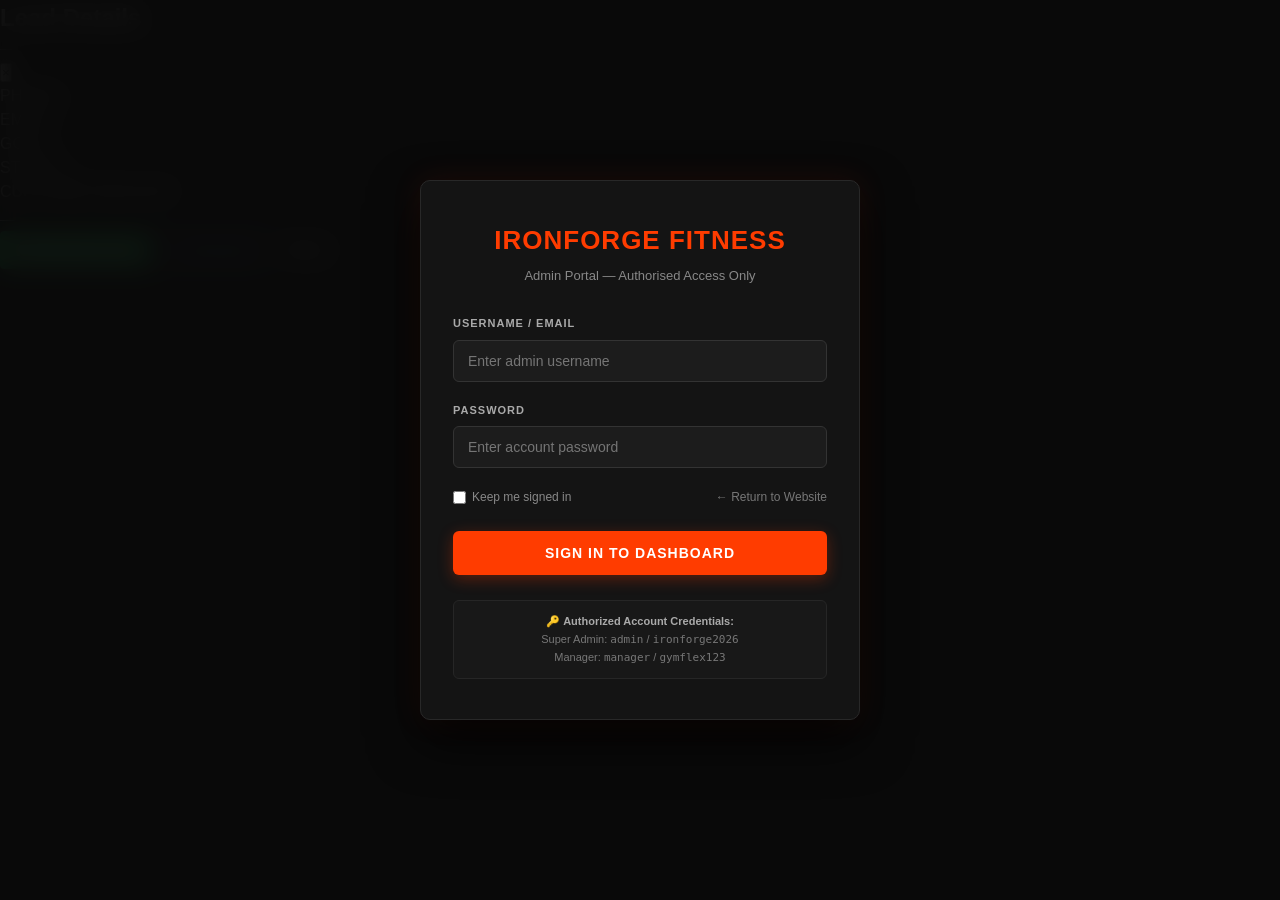
==== dashboard.html @ cfe64999 "Initial commit" ====
<!DOCTYPE html>
<html lang="en">

<head>

    <meta charset="UTF-8">

    <meta
        name="viewport"
        content="width=device-width, initial-scale=1.0"
    >

    <title>Gym Admin Dashboard</title>

    <script src="config.js"></script>

    <style>

        * {
            margin: 0;
            padding: 0;
            box-sizing: border-box;
        }

        :root {
            --accent: #ff3c00;
            --accent-dark: #d92f00;
            --bg-dark: #0b0b0b;
            --panel-bg: #121212;
            --border-color: #222222;
            --text-color: #eeeeee;
            --muted-color: #777777;
        }

        body {
            font-family: 'Segoe UI', Tahoma, Geneva, Verdana, sans-serif;
            background: var(--bg-dark);
            color: var(--text-color);
            line-height: 1.5;
        }

        /* ========================= */
        /* SIDEBAR */
        /* ========================= */

        .sidebar {
            position: fixed;
            left: 0;
            top: 0;
            width: 240px;
            height: 100vh;
            background: #111;
            border-right: 1px solid var(--border-color);
            padding: 30px 20px;
            z-index: 10;
        }

        .logo {
            font-size: 22px;
            font-weight: 900;
            margin-bottom: 40px;
            letter-spacing: 1px;
        }

        .logo span {
            color: var(--accent);
        }

        .sidebar-label {
            color: #666;
            font-size: 10px;
            font-weight: 800;
            letter-spacing: 2px;
            margin-bottom: 15px;
        }

        .sidebar-link {
            display: flex;
            align-items: center;
            gap: 10px;
            padding: 12px 15px;
            margin-bottom: 8px;
            color: #aaa;
            text-decoration: none;
            font-size: 14px;
            font-weight: 600;
            border-radius: 4px;
            transition: 0.3s ease;
        }

        .sidebar-link:hover,
        .sidebar-link.active {
            background: #1d1d1d;
            color: white;
            border-left: 3px solid var(--accent);
        }


        /* ========================= */
        /* MAIN */
        /* ========================= */

        .main {
            margin-left: 240px;
            padding: 40px;
        }

        .topbar {
            display: flex;
            justify-content: space-between;
            align-items: center;
            margin-bottom: 30px;
            flex-wrap: wrap;
            gap: 15px;
        }

        .topbar h1 {
            font-size: 28px;
            font-weight: 800;
        }

        .topbar p {
            color: var(--muted-color);
            margin-top: 4px;
            font-size: 14px;
        }

        .topbar-actions {
            display: flex;
            align-items: center;
            gap: 12px;
        }

        .sync-badge {
            display: inline-flex;
            align-items: center;
            gap: 8px;
            padding: 8px 14px;
            background: #151515;
            border: 1px solid #292929;
            color: #aaa;
            font-size: 12px;
            font-weight: 700;
            border-radius: 4px;
        }

        .status-dot {
            width: 8px;
            height: 8px;
            border-radius: 50%;
            background: #25d366;
            display: inline-block;
        }

        .status-dot.offline {
            background: #ffaa00;
        }


        /* ========================= */
        /* BUTTONS */
        /* ========================= */

        .btn {
            display: inline-flex;
            align-items: center;
            justify-content: center;
            gap: 6px;
            padding: 9px 16px;
            border: 1px solid var(--border-color);
            background: #181818;
            color: white;
            font-size: 12px;
            font-weight: 700;
            letter-spacing: 0.5px;
            cursor: pointer;
            border-radius: 4px;
            transition: 0.3s ease;
        }

        .btn:hover {
            border-color: var(--accent);
            color: var(--accent);
        }

        .btn-primary {
            background: var(--accent);
            border-color: var(--accent);
            color: white;
        }

        .btn-primary:hover {
            background: var(--accent-dark);
            border-color: var(--accent-dark);
            color: white;
        }


        /* ========================= */
        /* STAT CARDS */
        /* ========================= */

        .stats-grid {
            display: grid;
            grid-template-columns: repeat(4, 1fr);
            gap: 20px;
            margin-bottom: 30px;
        }

        .stat-card {
            background: var(--panel-bg);
            border: 1px solid var(--border-color);
            padding: 22px;
            border-radius: 6px;
            transition: 0.3s ease;
        }

        .stat-card:hover {
            transform: translateY(-3px);
            border-color: var(--accent);
        }

        .stat-label {
            color: var(--muted-color);
            font-size: 10px;
            font-weight: 800;
            letter-spacing: 1.5px;
        }

        .stat-number {
            display: block;
            font-size: 32px;
            font-weight: 800;
            margin-top: 10px;
            color: white;
        }

        .stat-accent {
            color: var(--accent);
        }


        /* ========================= */
        /* DASHBOARD GRID */
        /* ========================= */

        .dashboard-grid {
            display: grid;
            grid-template-columns: 1.5fr 1fr;
            gap: 25px;
            margin-bottom: 30px;
        }

        .panel {
            background: var(--panel-bg);
            border: 1px solid var(--border-color);
            padding: 25px;
            border-radius: 6px;
        }

        .panel-header {
            display: flex;
            justify-content: space-between;
            align-items: center;
            margin-bottom: 20px;
        }

        .panel-header h2 {
            font-size: 18px;
            font-weight: 700;
        }

        .panel-header span {
            color: #666;
            font-size: 11px;
            font-weight: 700;
        }


        /* ========================= */
        /* GOAL CARDS */
        /* ========================= */

        .goal-item {
            margin-bottom: 18px;
        }

        .goal-top {
            display: flex;
            justify-content: space-between;
            margin-bottom: 6px;
        }

        .goal-name {
            color: #bbb;
            font-size: 13px;
            font-weight: 600;
        }

        .goal-count {
            color: var(--accent);
            font-size: 12px;
            font-weight: 700;
        }

        .goal-bar {
            width: 100%;
            height: 6px;
            background: #222;
            overflow: hidden;
            border-radius: 3px;
        }

        .goal-progress {
            height: 100%;
            background: var(--accent);
            width: 0%;
            transition: width 0.8s ease;
            border-radius: 3px;
        }


        /* ========================= */
        /* SEARCH & FILTERS BAR */
        /* ========================= */

        .controls-bar {
            display: flex;
            gap: 15px;
            margin-bottom: 20px;
            flex-wrap: wrap;
            align-items: center;
        }

        .search-box {
            flex: 1;
            min-width: 220px;
            position: relative;
        }

        .search-box input {
            width: 100%;
            background: #181818;
            border: 1px solid #333;
            color: white;
            padding: 10px 14px;
            font-size: 13px;
            border-radius: 4px;
            outline: none;
            transition: 0.3s;
        }

        .search-box input:focus {
            border-color: var(--accent);
        }

        .filter-select {
            background: #181818;
            border: 1px solid #333;
            color: white;
            padding: 10px 14px;
            font-size: 13px;
            border-radius: 4px;
            outline: none;
            cursor: pointer;
        }

        .filter-select:focus {
            border-color: var(--accent);
        }


        /* ========================= */
        /* LEAD TABLE */
        /* ========================= */

        .table-container {
            overflow-x: auto;
        }

        table {
            width: 100%;
            border-collapse: collapse;
            min-width: 850px;
        }

        th {
            text-align: left;
            color: #777;
            font-size: 11px;
            font-weight: 800;
            letter-spacing: 1px;
            padding: 14px 12px;
            border-bottom: 1px solid #292929;
        }

        td {
            padding: 14px 12px;
            color: #ccc;
            font-size: 13px;
            border-bottom: 1px solid #1e1e1e;
            vertical-align: middle;
        }

        tr:hover td {
            background: #161616;
        }

        .lead-name {
            color: white;
            font-weight: 700;
        }

        .goal-tag {
            display: inline-block;
            padding: 4px 8px;
            background: rgba(255, 60, 0, 0.15);
            color: var(--accent);
            font-size: 11px;
            font-weight: 700;
            border-radius: 3px;
            border: 1px solid rgba(255, 60, 0, 0.3);
        }

        .status-select {
            background: #1a1a1a;
            color: white;
            border: 1px solid #333;
            padding: 4px 8px;
            font-size: 11px;
            font-weight: 700;
            border-radius: 4px;
            cursor: pointer;
        }

        .status-select.new { color: #ffaa00; border-color: #ffaa00; }
        .status-select.contacted { color: #3b82f6; border-color: #3b82f6; }
        .status-select.scheduled { color: #a855f7; border-color: #a855f7; }
        .status-select.converted { color: #22c55e; border-color: #22c55e; }
        .status-select.closed { color: #6b7280; border-color: #6b7280; }

        .action-btns {
            display: flex;
            gap: 8px;
            align-items: center;
        }

        .action-btn {
            display: inline-flex;
            align-items: center;
            justify-content: center;
            width: 32px;
            height: 32px;
            border-radius: 4px;
            background: #1f1f1f;
            color: #ccc;
            text-decoration: none;
            font-size: 14px;
            transition: 0.2s ease;
            border: 1px solid #333;
        }

        .action-btn:hover {
            transform: scale(1.1);
        }

        .action-btn.wa:hover {
            background: #25d366;
            color: white;
            border-color: #25d366;
        }

        .action-btn.phone:hover {
            background: #3b82f6;
            color: white;
            border-color: #3b82f6;
        }

        .action-btn.delete:hover {
            background: var(--accent);
            color: white;
            border-color: var(--accent);
        }


        /* ========================= */
        /* EMPTY STATE */
        /* ========================= */

        .empty-state {
            text-align: center;
            padding: 60px 20px;
            color: #555;
        }

        .empty-state strong {
            display: block;
            color: #888;
            font-size: 16px;
            margin-bottom: 8px;
        }


        /* ========================= */
        /* MOBILE */
        /* ========================= */

        @media (max-width: 1000px) {
            .stats-grid {
                grid-template-columns: 1fr 1fr;
            }
            .dashboard-grid {
                grid-template-columns: 1fr;
            }
        }

        @media (max-width: 700px) {
            .sidebar {
                position: relative;
                width: 100%;
                height: auto;
                border-right: none;
                border-bottom: 1px solid var(--border-color);
                padding: 20px;
            }
            .logo {
                margin-bottom: 20px;
            }
            .stats-grid {
                grid-template-columns: 1fr 1fr;
                gap: 12px;
            }
        }

        /* ========================= */
        /* LOGIN SCREEN & AUTH STYLES */
        /* ========================= */

        .login-screen {
            position: fixed;
            top: 0;
            left: 0;
            width: 100vw;
            height: 100vh;
            background: rgba(10, 10, 10, 0.95);
            backdrop-filter: blur(12px);
            display: flex;
            align-items: center;
            justify-content: center;
            z-index: 9999;
            padding: 20px;
        }

        .login-card {
            background: #141414;
            border: 1px solid #282828;
            border-radius: 10px;
            width: 100%;
            max-width: 440px;
            padding: 40px 32px;
            box-shadow: 0 20px 50px rgba(0, 0, 0, 0.8), 0 0 30px rgba(255, 60, 0, 0.1);
        }

        .login-header {
            text-align: center;
            margin-bottom: 30px;
        }

        .login-logo {
            font-size: 26px;
            font-weight: 900;
            letter-spacing: 1px;
            margin-bottom: 6px;
        }

        .login-logo span {
            color: var(--accent);
        }

        .login-subtitle {
            color: #888;
            font-size: 13px;
        }

        .login-form-group {
            margin-bottom: 20px;
        }

        .login-form-group label {
            display: block;
            color: #aaa;
            font-size: 11px;
            font-weight: 800;
            letter-spacing: 1px;
            margin-bottom: 8px;
        }

        .login-input {
            width: 100%;
            background: #1c1c1c;
            border: 1px solid #333;
            color: white;
            padding: 12px 14px;
            font-size: 14px;
            border-radius: 6px;
            outline: none;
            transition: border-color 0.3s ease;
        }

        .login-input:focus {
            border-color: var(--accent);
            box-shadow: 0 0 8px rgba(255, 60, 0, 0.3);
        }

        .login-options {
            display: flex;
            align-items: center;
            justify-content: space-between;
            margin-bottom: 25px;
            font-size: 12px;
            color: #888;
        }

        .login-remember {
            display: flex;
            align-items: center;
            gap: 6px;
            cursor: pointer;
        }

        .login-remember input {
            accent-color: var(--accent);
            cursor: pointer;
        }

        .login-btn-submit {
            width: 100%;
            padding: 14px;
            background: var(--accent);
            border: none;
            color: white;
            font-size: 14px;
            font-weight: 800;
            letter-spacing: 1px;
            border-radius: 6px;
            cursor: pointer;
            transition: 0.3s ease;
            box-shadow: 0 4px 15px rgba(255, 60, 0, 0.3);
        }

        .login-btn-submit:hover {
            background: var(--accent-dark);
            transform: translateY(-2px);
            box-shadow: 0 6px 20px rgba(255, 60, 0, 0.4);
        }

        .login-error {
            background: rgba(255, 60, 0, 0.15);
            border: 1px solid rgba(255, 60, 0, 0.4);
            color: #ff6b4a;
            padding: 10px 14px;
            border-radius: 6px;
            font-size: 12px;
            font-weight: 600;
            margin-bottom: 20px;
            display: none;
            text-align: center;
        }

        .login-hint-box {
            margin-top: 25px;
            padding: 12px;
            background: #181818;
            border: 1px solid #262626;
            border-radius: 6px;
            font-size: 11px;
            color: #777;
            text-align: center;
            line-height: 1.6;
        }

        .login-hint-box strong {
            color: #aaa;
        }

        .user-badge {
            display: inline-flex;
            align-items: center;
            gap: 6px;
            padding: 6px 12px;
            background: #1a1a1a;
            border: 1px solid #333;
            border-radius: 4px;
            font-size: 12px;
            color: #ccc;
        }

        .user-badge-icon {
            font-size: 14px;
        }

        .user-badge-name {
            color: var(--accent);
            font-weight: 700;
        }

    </style>

</head>


<body>

    <!-- ADMIN LOGIN SCREEN (Displayed when unauthenticated) -->
    <div class="login-screen" id="loginScreen">
        <div class="login-card">
            <div class="login-header">
                <div class="login-logo">
                    <span id="loginLogoName">IRONFORGE</span><span id="loginLogoSuffix">.</span>
                </div>
                <p class="login-subtitle">Admin Portal — Authorised Access Only</p>
            </div>

            <div class="login-error" id="loginError">
                Invalid username or password. Please try again.
            </div>

            <form id="adminLoginForm" onsubmit="handleAdminLogin(event)">
                <div class="login-form-group">
                    <label for="loginUsername">USERNAME / EMAIL</label>
                    <input type="text" id="loginUsername" class="login-input" placeholder="Enter admin username" required autocomplete="username">
                </div>

                <div class="login-form-group">
                    <label for="loginPassword">PASSWORD</label>
                    <input type="password" id="loginPassword" class="login-input" placeholder="Enter account password" required autocomplete="current-password">
                </div>

                <div class="login-options">
                    <label class="login-remember">
                        <input type="checkbox" id="rememberMe">
                        Keep me signed in
                    </label>
                    <a href="index.html" style="color:#777; text-decoration:none;">← Return to Website</a>
                </div>

                <button type="submit" class="login-btn-submit">
                    SIGN IN TO DASHBOARD
                </button>
            </form>

            <div class="login-hint-box">
                🔑 <strong>Authorized Account Credentials:</strong><br>
                Super Admin: <code>admin</code> / <code>ironforge2026</code><br>
                Manager: <code>manager</code> / <code>gymflex123</code>
            </div>
        </div>
    </div>

    <!-- SIDEBAR -->
    <aside class="sidebar">

        <div class="logo">
            <span id="dashLogoName">IRONFORGE</span><span id="dashLogoSuffix">.</span>
        </div>

        <div class="sidebar-label">ADMIN PANEL</div>

        <div class="sidebar-links">

            <a href="#dashboard" class="sidebar-link active">
                📊 Dashboard
            </a>

            <a href="index.html" class="sidebar-link">
                🌐 View Website
            </a>

            <button onclick="logoutAdmin()" class="sidebar-link" style="background:transparent; border:none; width:100%; text-align:left; cursor:pointer; color:#ff6b4a; margin-top:20px;">
                🔒 Sign Out
            </button>

        </div>

    </aside>


    <!-- MAIN CONTENT -->
    <main class="main">

        <!-- TOPBAR -->
        <div class="topbar">

            <div>
                <h1 id="dashTitle">Admin Dashboard</h1>
                <p>Manage member enquiries, track lead status & sync with Google Sheets.</p>
            </div>

            <div class="topbar-actions">

                <div class="user-badge" id="userBadge">
                    <span class="user-badge-icon">👤</span>
                    <span id="loggedInUserDisplay">Admin</span>
                </div>

                <div class="sync-badge" id="syncBadge">
                    <span class="status-dot" id="syncDot"></span>
                    <span id="syncText">Checking Sync...</span>
                </div>

                <button class="btn btn-primary" onclick="syncGoogleSheets()">
                    🔄 Sync Sheets
                </button>

                <button class="btn" onclick="exportLeadsCSV()">
                    📥 Export CSV
                </button>

                <button class="btn" onclick="logoutAdmin()" style="color:#ff6b4a; border-color:rgba(255, 60, 0, 0.4);" title="Log out of Dashboard">
                    🔒 Logout
                </button>

            </div>

        </div>


        <!-- STATISTICS -->
        <div class="stats-grid">

            <div class="stat-card">
                <span class="stat-label">TOTAL LEADS</span>
                <strong class="stat-number" id="totalLeads">0</strong>
            </div>

            <div class="stat-card">
                <span class="stat-label">TODAY'S LEADS</span>
                <strong class="stat-number stat-accent" id="todayLeads">0</strong>
            </div>

            <div class="stat-card">
                <span class="stat-label">TOP GOAL</span>
                <strong class="stat-number" id="topGoal">—</strong>
            </div>

            <div class="stat-card">
                <span class="stat-label">CONVERTED LEADS</span>
                <strong class="stat-number" id="convertedCount">0</strong>
            </div>

        </div>


        <!-- DASHBOARD GRID -->
        <div class="dashboard-grid">

            <!-- GOALS BREAKDOWN -->
            <section class="panel">

                <div class="panel-header">
                    <h2>Fitness Goals Breakdown</h2>
                    <span>DEMAND BY GOAL</span>
                </div>

                <div class="goal-item">
                    <div class="goal-top">
                        <span class="goal-name">Weight Loss</span>
                        <span class="goal-count" id="weightCount">0</span>
                    </div>
                    <div class="goal-bar"><div class="goal-progress" id="weightBar"></div></div>
                </div>

                <div class="goal-item">
                    <div class="goal-top">
                        <span class="goal-name">Muscle Gain</span>
                        <span class="goal-count" id="muscleCount">0</span>
                    </div>
                    <div class="goal-bar"><div class="goal-progress" id="muscleBar"></div></div>
                </div>

                <div class="goal-item">
                    <div class="goal-top">
                        <span class="goal-name">Strength Training</span>
                        <span class="goal-count" id="strengthCount">0</span>
                    </div>
                    <div class="goal-bar"><div class="goal-progress" id="strengthBar"></div></div>
                </div>

                <div class="goal-item">
                    <div class="goal-top">
                        <span class="goal-name">General Fitness</span>
                        <span class="goal-count" id="fitnessCount">0</span>
                    </div>
                    <div class="goal-bar"><div class="goal-progress" id="fitnessBar"></div></div>
                </div>

                <div class="goal-item">
                    <div class="goal-top">
                        <span class="goal-name">Personal Training</span>
                        <span class="goal-count" id="personalCount">0</span>
                    </div>
                    <div class="goal-bar"><div class="goal-progress" id="personalBar"></div></div>
                </div>

            </section>


            <!-- QUICK INFOS & BACKEND STATUS -->
            <section class="panel">

                <div class="panel-header">
                    <h2>Workflow & Sync Status</h2>
                    <span>INTEGRATION</span>
                </div>

                <p style="color:#aaa; font-size:13px; line-height:1.7;">
                    <strong>Form → Google Sheets → Dashboard</strong>
                </p>
                <p style="color:#888; font-size:13px; line-height:1.7; margin-top:10px;">
                    When visitors submit the contact form on your website:
                </p>
                <ul style="color:#777; font-size:13px; line-height:1.8; margin-left:18px; margin-top:8px;">
                    <li>Data automatically appends to your Google Sheet in real-time.</li>
                    <li>Leads are backed up locally in browser storage.</li>
                    <li>Click <strong>Sync Sheets</strong> anytime to fetch the latest leads across all devices.</li>
                </ul>

                <div style="margin-top:20px; padding:12px; background:#181818; border:1px solid #2a2a2a; border-radius:4px;">
                    <span style="font-size:11px; color:var(--accent); font-weight:800; letter-spacing:1px; display:block; margin-bottom:4px;">GOOGLE SHEET ENDPOINT:</span>
                    <span id="sheetUrlDisplay" style="font-size:11px; color:#aaa; word-break:break-all;">Configured</span>
                </div>

            </section>

        </div>


        <!-- LEADS MANAGEMENT PANEL -->
        <section class="panel">

            <div class="panel-header">
                <h2>Enquiries & Leads</h2>

                <button class="btn" onclick="clearAllLeads()" style="color:#ff3c00; border-color:#ff3c00;">
                    🗑️ Clear All
                </button>
            </div>

            <!-- CONTROLS BAR -->
            <div class="controls-bar">

                <div class="search-box">
                    <input type="text" id="searchInput" placeholder="Search by name, email, or phone..." onkeyup="renderLeadsTable()">
                </div>

                <select id="goalFilter" class="filter-select" onchange="renderLeadsTable()">
                    <option value="ALL">All Fitness Goals</option>
                    <option value="Weight Loss">Weight Loss</option>
                    <option value="Muscle Gain">Muscle Gain</option>
                    <option value="Strength Training">Strength Training</option>
                    <option value="General Fitness">General Fitness</option>
                    <option value="Personal Training">Personal Training</option>
                    <option value="Other">Other</option>
                </select>

                <select id="statusFilter" class="filter-select" onchange="renderLeadsTable()">
                    <option value="ALL">All Statuses</option>
                    <option value="New">New</option>
                    <option value="Contacted">Contacted</option>
                    <option value="Trial Scheduled">Trial Scheduled</option>
                    <option value="Converted">Converted</option>
                    <option value="Closed">Closed</option>
                </select>

            </div>

            <!-- TABLE CONTAINER -->
            <div id="leadContent" class="table-container"></div>

        </section>

    </main>

    <!-- LEAD DETAIL MODAL -->
    <div class="modal-overlay" id="leadModal">
        <div class="modal-card">
            <div class="modal-header">
                <div>
                    <h2 id="modalLeadName">Lead Details</h2>
                    <span style="font-size:12px; color:#888;" id="modalLeadDate">—</span>
                </div>
                <button class="modal-close" onclick="closeLeadModal()">×</button>
            </div>
            
            <div class="modal-body-grid">
                <div class="modal-info-item">
                    <label>PHONE</label>
                    <span id="modalLeadPhone">—</span>
                </div>
                <div class="modal-info-item">
                    <label>EMAIL</label>
                    <span id="modalLeadEmail">—</span>
                </div>
                <div class="modal-info-item">
                    <label>GOAL</label>
                    <span id="modalLeadGoal">—</span>
                </div>
                <div class="modal-info-item">
                    <label>STATUS</label>
                    <span id="modalLeadStatus">—</span>
                </div>
                <div class="modal-info-item modal-full-width">
                    <label>CUSTOMER MESSAGE</label>
                    <p style="font-size:0.9rem; color:#ccc; margin-top:5px; line-height:1.5;" id="modalLeadMessage">—</p>
                </div>
            </div>

            <div class="modal-actions">
                <a id="modalWaBtn" href="#" target="_blank" rel="noopener" class="btn btn-primary" style="background:#25d366; border-color:#25d366;">
                    💬 WhatsApp Lead
                </a>
                <a id="modalCallBtn" href="#" class="btn" style="border-color:#3b82f6; color:#3b82f6;">
                    📞 Call Lead
                </a>
                <button class="btn" onclick="closeLeadModal()">
                    Close
                </button>
            </div>
        </div>
    </div>


    <script>


        /* ================================================= */
        /* SETUP BRANDING & CONFIG */
        /* ================================================= */

        const storageKey = (typeof gymConfig !== "undefined" && gymConfig.storageKey) ? gymConfig.storageKey : "ironforgeGymEnquiries";
        const googleSheetUrl = (typeof gymConfig !== "undefined" && gymConfig.googleSheetUrl) ? gymConfig.googleSheetUrl : "";

        if (typeof gymConfig !== "undefined") {
            if (gymConfig.gymName) document.getElementById("dashLogoName").textContent = gymConfig.gymName;
            if (gymConfig.brandSuffix) document.getElementById("dashLogoSuffix").textContent = gymConfig.brandSuffix;
            if (gymConfig.gymName) document.title = gymConfig.gymName + " Admin Dashboard";
            if (gymConfig.accentColor) document.documentElement.style.setProperty("--accent", gymConfig.accentColor);
            
            const urlDisplay = document.getElementById("sheetUrlDisplay");
            if (urlDisplay && googleSheetUrl) {
                urlDisplay.textContent = googleSheetUrl.substring(0, 45) + "...";
            }
        }


        /* ================================================= */
        /* LOAD LEADS FROM LOCALSTORAGE */
        /* ================================================= */

        function getStoredLeads() {
            try {
                return JSON.parse(localStorage.getItem(storageKey)) || [];
            } catch (err) {
                return [];
            }
        }

        function saveStoredLeads(leads) {
            localStorage.setItem(storageKey, JSON.stringify(leads));
        }

        let allLeads = getStoredLeads();


        /* ================================================= */
        /* SYNC FROM GOOGLE SHEETS */
        /* ================================================= */

        async function syncGoogleSheets() {
            const syncDot = document.getElementById("syncDot");
            const syncText = document.getElementById("syncText");

            if (!googleSheetUrl) {
                if (syncDot) syncDot.className = "status-dot offline";
                if (syncText) syncText.textContent = "Local Mode (No Sheet URL)";
                return;
            }

            if (syncText) syncText.textContent = "Syncing with Google Sheets...";

            try {
                const response = await fetch(googleSheetUrl, { method: "GET" });
                const result = await response.json();

                if (result && result.result === "success" && Array.isArray(result.data)) {
                    // Merge Google Sheets data with existing local leads
                    const sheetLeads = result.data;
                    
                    // Update allLeads
                    if (sheetLeads.length > 0) {
                        allLeads = sheetLeads.map(lead => ({
                            name: lead.name || "—",
                            email: lead.email || "—",
                            phone: lead.phone || "—",
                            goal: lead.goal || "Not selected",
                            message: lead.message || "—",
                            date: lead.date || new Date().toLocaleString(),
                            status: lead.status || "New"
                        }));

                        saveStoredLeads(allLeads);
                    }

                    if (syncDot) syncDot.className = "status-dot";
                    if (syncText) syncText.textContent = `Synced (${allLeads.length} leads)`;
                } else {
                    if (syncDot) syncDot.className = "status-dot offline";
                    if (syncText) syncText.textContent = "Local Storage Mode";
                }
            } catch (error) {
                console.warn("Could not fetch from Google Sheets:", error);
                if (syncDot) syncDot.className = "status-dot offline";
                if (syncText) syncText.textContent = "Local Storage (Sync Error)";
            }

            loadDashboard();
        }


        /* ================================================= */
        /* LOAD DASHBOARD */
        /* ================================================= */

        function loadDashboard() {
            allLeads = getStoredLeads();

            /* STATS */
            document.getElementById("totalLeads").textContent = allLeads.length;

            const todayStr = new Date().toLocaleDateString();
            const todayCount = allLeads.filter(lead => {
                try {
                    return new Date(lead.date).toLocaleDateString() === todayStr;
                } catch (e) {
                    return false;
                }
            }).length;
            document.getElementById("todayLeads").textContent = todayCount;

            const convertedCount = allLeads.filter(lead => (lead.status || "").toLowerCase() === "converted").length;
            document.getElementById("convertedCount").textContent = convertedCount;

            /* GOAL BREAKDOWN */
            const goals = {
                "Weight Loss": 0,
                "Muscle Gain": 0,
                "Strength Training": 0,
                "General Fitness": 0,
                "Personal Training": 0
            };

            allLeads.forEach(lead => {
                if (lead.goal && goals[lead.goal] !== undefined) {
                    goals[lead.goal]++;
                }
            });

            let topGoal = "—";
            let maxCount = -1;
            Object.keys(goals).forEach(g => {
                if (goals[g] > maxCount && goals[g] > 0) {
                    maxCount = goals[g];
                    topGoal = g;
                }
            });
            document.getElementById("topGoal").textContent = topGoal;

            document.getElementById("weightCount").textContent = goals["Weight Loss"];
            document.getElementById("muscleCount").textContent = goals["Muscle Gain"];
            document.getElementById("strengthCount").textContent = goals["Strength Training"];
            document.getElementById("fitnessCount").textContent = goals["General Fitness"];
            document.getElementById("personalCount").textContent = goals["Personal Training"];

            const total = allLeads.length;
            const setBar = (id, count) => {
                const pct = total > 0 ? (count / total) * 100 : 0;
                const bar = document.getElementById(id);
                if (bar) bar.style.width = pct + "%";
            };

            setBar("weightBar", goals["Weight Loss"]);
            setBar("muscleBar", goals["Muscle Gain"]);
            setBar("strengthBar", goals["Strength Training"]);
            setBar("fitnessBar", goals["General Fitness"]);
            setBar("personalBar", goals["Personal Training"]);

            renderLeadsTable();
        }


        /* ================================================= */
        /* RENDER TABLE WITH FILTERS & SEARCH */
        /* ================================================= */

        function renderLeadsTable() {
            const container = document.getElementById("leadContent");
            const searchVal = (document.getElementById("searchInput").value || "").toLowerCase().trim();
            const goalVal = document.getElementById("goalFilter").value;
            const statusVal = document.getElementById("statusFilter").value;

            // Filter leads
            let filtered = allLeads.filter((lead) => {
                // Search filter
                const matchesSearch = !searchVal || 
                    (lead.name || "").toLowerCase().includes(searchVal) ||
                    (lead.email || "").toLowerCase().includes(searchVal) ||
                    (lead.phone || "").toLowerCase().includes(searchVal);

                // Goal filter
                const matchesGoal = (goalVal === "ALL") || (lead.goal === goalVal);

                // Status filter
                const leadStatus = lead.status || "New";
                const matchesStatus = (statusVal === "ALL") || (leadStatus === statusVal);

                return matchesSearch && matchesGoal && matchesStatus;
            });

            if (filtered.length === 0) {
                container.innerHTML = `
                    <div class="empty-state">
                        <strong>No enquiries found</strong>
                        Try adjusting your search query or filters.
                    </div>
                `;
                return;
            }

            let tableHTML = `
                <table>
                    <thead>
                        <tr>
                            <th>NAME</th>
                            <th>PHONE / WHATSAPP</th>
                            <th>EMAIL</th>
                            <th>FITNESS GOAL</th>
                            <th>STATUS</th>
                            <th>MESSAGE</th>
                            <th>DATE</th>
                            <th>ACTIONS</th>
                        </tr>
                    </thead>
                    <tbody>
            `;

            filtered.slice().reverse().forEach((lead, idx) => {
                // Find original index in allLeads array
                const originalIndex = allLeads.indexOf(lead);
                const currentStatus = lead.status || "New";
                const statusClass = currentStatus.toLowerCase().split(' ')[0];

                const cleanPhone = (lead.phone || "").replace(/\D/g, "");
                const waMessage = encodeURIComponent(`Hi ${lead.name || "there"}, thank you for enquiring at ${gymConfig.gymName || "our gym"}! How can we assist with your ${lead.goal || "fitness"} goals?`);
                const waUrl = cleanPhone ? `https://wa.me/${cleanPhone}?text=${waMessage}` : "#";
                const callUrl = cleanPhone ? `tel:${cleanPhone}` : "#";

                tableHTML += `
                    <tr>
                        <td class="lead-name">${escapeHTML(lead.name || "—")}</td>
                        <td>${escapeHTML(lead.phone || "—")}</td>
                        <td>${escapeHTML(lead.email || "—")}</td>
                        <td><span class="goal-tag">${escapeHTML(lead.goal || "Not selected")}</span></td>
                        <td>
                            <select class="status-select ${statusClass}" onchange="updateLeadStatus(${originalIndex}, this.value)">
                                <option value="New" ${currentStatus === "New" ? "selected" : ""}>New</option>
                                <option value="Contacted" ${currentStatus === "Contacted" ? "selected" : ""}>Contacted</option>
                                <option value="Trial Scheduled" ${currentStatus === "Trial Scheduled" ? "selected" : ""}>Trial Scheduled</option>
                                <option value="Converted" ${currentStatus === "Converted" ? "selected" : ""}>Converted</option>
                                <option value="Closed" ${currentStatus === "Closed" ? "selected" : ""}>Closed</option>
                            </select>
                        </td>
                        <td style="max-width:200px; font-size:12px; color:#aaa;">${escapeHTML(lead.message || "—")}</td>
                        <td style="font-size:12px; color:#777;">${escapeHTML(lead.date || "—")}</td>
                        <td>
                            <div class="action-btns">
                                <button class="action-btn" onclick="openLeadModal(${originalIndex})" title="View Lead Details">👁️</button>
                                ${cleanPhone ? `<a href="${waUrl}" target="_blank" rel="noopener" class="action-btn wa" title="Chat on WhatsApp">💬</a>` : ""}
                                ${cleanPhone ? `<a href="${callUrl}" class="action-btn phone" title="Call Lead">📞</a>` : ""}
                                <button class="action-btn delete" onclick="deleteLead(${originalIndex})" title="Delete Lead">🗑️</button>
                            </div>
                        </td>
                    </tr>
                `;
            });


            tableHTML += `
                    </tbody>
                </table>
            `;

            container.innerHTML = tableHTML;
        }


        /* ================================================= */
        /* UPDATE LEAD STATUS */
        /* ================================================= */

        function updateLeadStatus(index, newStatus) {
            if (allLeads[index]) {
                allLeads[index].status = newStatus;
                saveStoredLeads(allLeads);
                loadDashboard();
            }
        }


        /* ================================================= */
        /* DELETE LEAD */
        /* ================================================= */

        function deleteLead(index) {
            if (!confirm("Are you sure you want to delete this lead?")) return;
            allLeads.splice(index, 1);
            saveStoredLeads(allLeads);
            loadDashboard();
        }


        /* ================================================= */
        /* CLEAR ALL LEADS */
        /* ================================================= */

        function clearAllLeads() {
            if (allLeads.length === 0) return;
            if (!confirm("DELETE ALL LEADS? This action cannot be undone.")) return;
            allLeads = [];
            saveStoredLeads(allLeads);
            loadDashboard();
        }


        /* ================================================= */
        /* EXPORT LEADS TO CSV */
        /* ================================================= */

        function exportLeadsCSV() {
            if (allLeads.length === 0) {
                alert("No lead data available to export.");
                return;
            }

            let csvContent = "data:text/csv;charset=utf-8,";
            csvContent += "Name,Email,Phone,Fitness Goal,Status,Message,Date\n";

            allLeads.forEach(lead => {
                const name = `"${(lead.name || '').replace(/"/g, '""')}"`;
                const email = `"${(lead.email || '').replace(/"/g, '""')}"`;
                const phone = `"${(lead.phone || '').replace(/"/g, '""')}"`;
                const goal = `"${(lead.goal || '').replace(/"/g, '""')}"`;
                const status = `"${(lead.status || 'New').replace(/"/g, '""')}"`;
                const message = `"${(lead.message || '').replace(/"/g, '""')}"`;
                const date = `"${(lead.date || '').replace(/"/g, '""')}"`;

                csvContent += `${name},${email},${phone},${goal},${status},${message},${date}\n`;
            });

            const encodedUri = encodeURI(csvContent);
            const link = document.createElement("a");
            link.setAttribute("href", encodedUri);
            link.setAttribute("download", `gym_leads_${new Date().toISOString().slice(0,10)}.csv`);
            document.body.appendChild(link);
            link.click();
            document.body.removeChild(link);
        }


        /* ================================================= */
        /* LEAD DETAIL MODAL HANDLERS */
        /* ================================================= */

        function openLeadModal(index) {
            const lead = allLeads[index];
            if (!lead) return;

            document.getElementById("modalLeadName").textContent = lead.name || "Enquiry Lead";
            document.getElementById("modalLeadDate").textContent = "Received: " + (lead.date || "—");
            document.getElementById("modalLeadPhone").textContent = lead.phone || "—";
            document.getElementById("modalLeadEmail").textContent = lead.email || "—";
            document.getElementById("modalLeadGoal").textContent = lead.goal || "Not selected";
            document.getElementById("modalLeadStatus").textContent = lead.status || "New";
            document.getElementById("modalLeadMessage").textContent = lead.message || "No message provided.";

            const cleanPhone = (lead.phone || "").replace(/\D/g, "");
            const waMsg = encodeURIComponent(`Hi ${lead.name || "there"}, thank you for reaching out to ${typeof gymConfig !== 'undefined' ? gymConfig.gymName : 'our gym'}! We saw your goal is ${lead.goal || 'fitness'}. How can we help you get started?`);
            
            const modalWaBtn = document.getElementById("modalWaBtn");
            const modalCallBtn = document.getElementById("modalCallBtn");

            if (cleanPhone) {
                modalWaBtn.href = `https://wa.me/${cleanPhone}?text=${waMsg}`;
                modalWaBtn.style.display = "inline-flex";
                modalCallBtn.href = `tel:${cleanPhone}`;
                modalCallBtn.style.display = "inline-flex";
            } else {
                modalWaBtn.style.display = "none";
                modalCallBtn.style.display = "none";
            }

            document.getElementById("leadModal").classList.add("active");
        }

        function closeLeadModal() {
            document.getElementById("leadModal").classList.remove("active");
        }



        /* ================================================= */
        /* AUTHENTICATION & ACCESS CONTROL */
        /* ================================================= */

        const sessionKey = (typeof gymConfig !== "undefined" && gymConfig.auth && gymConfig.auth.sessionStorageKey) 
            ? gymConfig.auth.sessionStorageKey 
            : "ironforge_admin_session";

        if (typeof gymConfig !== "undefined") {
            const loginLogoName = document.getElementById("loginLogoName");
            const loginLogoSuffix = document.getElementById("loginLogoSuffix");
            if (loginLogoName && gymConfig.gymName) loginLogoName.textContent = gymConfig.gymName;
            if (loginLogoSuffix && gymConfig.brandSuffix) loginLogoSuffix.textContent = gymConfig.brandSuffix;
        }

        function getAuthSession() {
            try {
                const sessionStr = sessionStorage.getItem(sessionKey) || localStorage.getItem(sessionKey);
                return sessionStr ? JSON.parse(sessionStr) : null;
            } catch (err) {
                return null;
            }
        }

        function checkDashboardAuth() {
            const session = getAuthSession();
            const loginScreen = document.getElementById("loginScreen");
            const sidebar = document.querySelector(".sidebar");
            const main = document.querySelector(".main");

            if (session && session.username) {
                if (loginScreen) loginScreen.style.display = "none";
                if (sidebar) sidebar.style.display = "block";
                if (main) main.style.display = "block";

                const userDisplay = document.getElementById("loggedInUserDisplay");
                if (userDisplay) {
                    userDisplay.textContent = `${session.name || session.username} (${session.role || "Admin"})`;
                }

                syncGoogleSheets();
            } else {
                if (loginScreen) loginScreen.style.display = "flex";
                if (sidebar) sidebar.style.display = "none";
                if (main) main.style.display = "none";
            }
        }

        function handleAdminLogin(event) {
            if (event) event.preventDefault();

            const usernameInput = document.getElementById("loginUsername");
            const passwordInput = document.getElementById("loginPassword");
            const rememberMeInput = document.getElementById("rememberMe");
            const errorBox = document.getElementById("loginError");

            const username = (usernameInput.value || "").trim();
            const password = (passwordInput.value || "").trim();
            const rememberMe = rememberMeInput ? rememberMeInput.checked : false;

            const configuredAccounts = (typeof gymConfig !== "undefined" && gymConfig.auth && Array.isArray(gymConfig.auth.adminAccounts))
                ? gymConfig.auth.adminAccounts
                : [];

            // Find matching authorized account
            const matchedAccount = configuredAccounts.find(acc => 
                acc.username.toLowerCase() === username.toLowerCase() && acc.password === password
            );

            if (matchedAccount) {
                const sessionData = {
                    username: matchedAccount.username,
                    name: matchedAccount.name || matchedAccount.username,
                    role: matchedAccount.role || "Admin",
                    loginTime: new Date().toISOString()
                };

                if (rememberMe) {
                    localStorage.setItem(sessionKey, JSON.stringify(sessionData));
                    sessionStorage.removeItem(sessionKey);
                } else {
                    sessionStorage.setItem(sessionKey, JSON.stringify(sessionData));
                    localStorage.removeItem(sessionKey);
                }

                if (errorBox) errorBox.style.display = "none";
                checkDashboardAuth();
            } else {
                if (errorBox) {
                    errorBox.textContent = "Invalid credentials. Please check your username and password.";
                    errorBox.style.display = "block";
                }
            }
        }

        function logoutAdmin() {
            sessionStorage.removeItem(sessionKey);
            localStorage.removeItem(sessionKey);
            checkDashboardAuth();
        }


        /* ================================================= */
        /* UTILS */
        /* ================================================= */

        function escapeHTML(str) {
            return String(str ?? "")
                .replace(/&/g, "&amp;")
                .replace(/</g, "&lt;")
                .replace(/>/g, "&gt;")
                .replace(/"/g, "&quot;")
                .replace(/'/g, "&#039;");
        }


        /* ================================================= */
        /* INITIALIZE */
        /* ================================================= */

        document.addEventListener("DOMContentLoaded", () => {
            checkDashboardAuth();
        });

    </script>

</body>

</html>
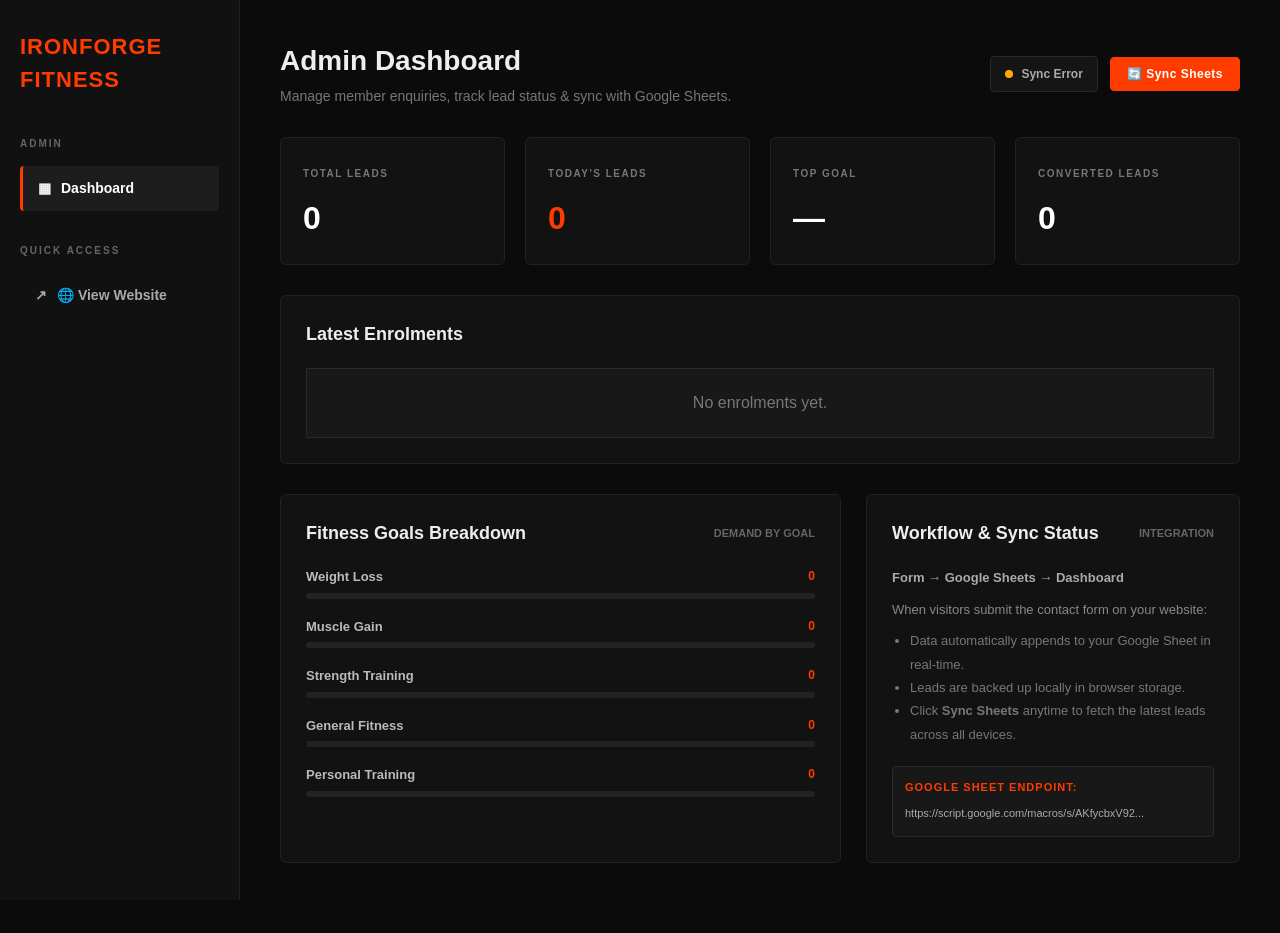
==== commit 6be973a5: "Fix gym enquiry dashboard integration" ====
--- a/dashboard.html
+++ b/dashboard.html
@@ -251,6 +251,48 @@
             margin-bottom: 30px;
         }
 
+        .latest-panel {
+            margin-bottom: 30px;
+        }
+
+        .latest-list {
+            display: grid;
+            gap: 10px;
+        }
+
+        .latest-lead {
+            display: grid;
+            grid-template-columns: minmax(150px, 1fr) minmax(160px, 1fr) minmax(130px, 0.8fr) auto;
+            gap: 16px;
+            align-items: center;
+            padding: 14px 16px;
+            background: #181818;
+            border: 1px solid #292929;
+            border-radius: 4px;
+        }
+
+        .latest-lead strong {
+            display: block;
+            color: #fff;
+            font-size: 14px;
+        }
+
+        .latest-lead span {
+            display: block;
+            margin-top: 3px;
+            color: #999;
+            font-size: 12px;
+            overflow-wrap: anywhere;
+        }
+
+        .latest-empty {
+            padding: 22px;
+            color: #777;
+            text-align: center;
+            background: #181818;
+            border: 1px solid #292929;
+        }
+
         .panel {
             background: var(--panel-bg);
             border: 1px solid var(--border-color);
@@ -320,95 +362,21 @@
         }
 
 
-        /* ========================= */
-        /* SEARCH & FILTERS BAR */
-        /* ========================= */
-
-        .controls-bar {
-            display: flex;
-            gap: 15px;
-            margin-bottom: 20px;
-            flex-wrap: wrap;
+        .avatar-circle {
+            width: 38px;
+            height: 38px;
+            border-radius: 50%;
+            background: linear-gradient(135deg, rgba(255, 60, 0, 0.25), rgba(255, 120, 0, 0.35));
+            color: #ff5500;
+            border: 1px solid rgba(255, 60, 0, 0.5);
+            display: inline-flex;
             align-items: center;
-        }
-
-        .search-box {
-            flex: 1;
-            min-width: 220px;
-            position: relative;
-        }
-
-        .search-box input {
-            width: 100%;
-            background: #181818;
-            border: 1px solid #333;
-            color: white;
-            padding: 10px 14px;
+            justify-content: center;
+            font-weight: 800;
             font-size: 13px;
-            border-radius: 4px;
-            outline: none;
-            transition: 0.3s;
-        }
-
-        .search-box input:focus {
-            border-color: var(--accent);
-        }
-
-        .filter-select {
-            background: #181818;
-            border: 1px solid #333;
-            color: white;
-            padding: 10px 14px;
-            font-size: 13px;
-            border-radius: 4px;
-            outline: none;
-            cursor: pointer;
-        }
-
-        .filter-select:focus {
-            border-color: var(--accent);
-        }
-
-
-        /* ========================= */
-        /* LEAD TABLE */
-        /* ========================= */
-
-        .table-container {
-            overflow-x: auto;
-        }
-
-        table {
-            width: 100%;
-            border-collapse: collapse;
-            min-width: 850px;
-        }
-
-        th {
-            text-align: left;
-            color: #777;
-            font-size: 11px;
-            font-weight: 800;
-            letter-spacing: 1px;
-            padding: 14px 12px;
-            border-bottom: 1px solid #292929;
-        }
-
-        td {
-            padding: 14px 12px;
-            color: #ccc;
-            font-size: 13px;
-            border-bottom: 1px solid #1e1e1e;
-            vertical-align: middle;
-        }
-
-        tr:hover td {
-            background: #161616;
-        }
-
-        .lead-name {
-            color: white;
-            font-weight: 700;
+            letter-spacing: 0.5px;
+            flex-shrink: 0;
+            box-shadow: 0 2px 8px rgba(0,0,0,0.4);
         }
 
         .goal-tag {
@@ -422,6 +390,21 @@
             border: 1px solid rgba(255, 60, 0, 0.3);
         }
 
+        .plan-badge {
+            display: inline-block;
+            padding: 4px 10px;
+            font-size: 11px;
+            font-weight: 800;
+            border-radius: 4px;
+            letter-spacing: 0.5px;
+            text-transform: uppercase;
+        }
+
+        .plan-badge.basic { background: rgba(59, 130, 246, 0.15); color: #3b82f6; border: 1px solid rgba(59, 130, 246, 0.3); }
+        .plan-badge.pro { background: rgba(255, 60, 0, 0.15); color: #ff3c00; border: 1px solid rgba(255, 60, 0, 0.3); }
+        .plan-badge.elite { background: rgba(234, 179, 8, 0.15); color: #eab308; border: 1px solid rgba(234, 179, 8, 0.3); }
+        .plan-badge.general { background: rgba(156, 163, 175, 0.15); color: #9ca3af; border: 1px solid rgba(156, 163, 175, 0.3); }
+
         .status-select {
             background: #1a1a1a;
             color: white;
@@ -438,12 +421,6 @@
         .status-select.scheduled { color: #a855f7; border-color: #a855f7; }
         .status-select.converted { color: #22c55e; border-color: #22c55e; }
         .status-select.closed { color: #6b7280; border-color: #6b7280; }
-
-        .action-btns {
-            display: flex;
-            gap: 8px;
-            align-items: center;
-        }
 
         .action-btn {
             display: inline-flex;
@@ -464,40 +441,146 @@
             transform: scale(1.1);
         }
 
-        .action-btn.wa:hover {
-            background: #25d366;
-            color: white;
-            border-color: #25d366;
-        }
-
-        .action-btn.phone:hover {
-            background: #3b82f6;
-            color: white;
-            border-color: #3b82f6;
-        }
-
-        .action-btn.delete:hover {
+        /* ========================= */
+        /* LEAD DETAIL MODAL */
+        /* ========================= */
+
+        .modal-overlay {
+            position: fixed;
+            inset: 0;
+            z-index: 1000;
+            display: flex;
+            align-items: center;
+            justify-content: center;
+            padding: 24px;
+            background: rgba(0, 0, 0, 0.78);
+            backdrop-filter: blur(10px);
+            opacity: 0;
+            pointer-events: none;
+            transition: opacity 0.25s ease;
+        }
+
+        .modal-overlay.active {
+            opacity: 1;
+            pointer-events: auto;
+        }
+
+        .modal-card {
+            width: min(100%, 620px);
+            max-height: min(720px, calc(100vh - 48px));
+            overflow-y: auto;
+            padding: 28px;
+            background: #151515;
+            border: 1px solid #333;
+            border-top: 3px solid var(--accent);
+            border-radius: 10px;
+            box-shadow: 0 24px 70px rgba(0, 0, 0, 0.65), 0 0 36px rgba(255, 60, 0, 0.12);
+            transform: translateY(16px) scale(0.98);
+            transition: transform 0.25s ease;
+        }
+
+        .modal-overlay.active .modal-card {
+            transform: translateY(0) scale(1);
+        }
+
+        .modal-header {
+            display: flex;
+            align-items: flex-start;
+            justify-content: space-between;
+            gap: 20px;
+            padding-bottom: 20px;
+            margin-bottom: 22px;
+            border-bottom: 1px solid #2a2a2a;
+        }
+
+        .modal-header h2 {
+            margin-bottom: 5px;
+            color: #fff;
+            font-size: 22px;
+            line-height: 1.2;
+        }
+
+        .modal-header span {
+            color: #777 !important;
+            font-size: 12px !important;
+        }
+
+        .modal-close {
+            display: grid;
+            width: 34px;
+            height: 34px;
+            flex: 0 0 34px;
+            place-items: center;
+            border: 1px solid #333;
+            border-radius: 6px;
+            background: #202020;
+            color: #aaa;
+            font-size: 22px;
+            line-height: 1;
+            cursor: pointer;
+            transition: 0.2s ease;
+        }
+
+        .modal-close:hover {
+            border-color: var(--accent);
             background: var(--accent);
-            color: white;
-            border-color: var(--accent);
-        }
-
-
-        /* ========================= */
-        /* EMPTY STATE */
-        /* ========================= */
-
-        .empty-state {
-            text-align: center;
-            padding: 60px 20px;
-            color: #555;
-        }
-
-        .empty-state strong {
+            color: #fff;
+        }
+
+        .modal-body-grid {
+            display: grid;
+            grid-template-columns: repeat(2, minmax(0, 1fr));
+            gap: 12px;
+        }
+
+        .modal-info-item {
+            min-width: 0;
+            padding: 15px;
+            border: 1px solid #292929;
+            border-radius: 7px;
+            background: #1b1b1b;
+        }
+
+        .modal-info-item label {
             display: block;
-            color: #888;
-            font-size: 16px;
-            margin-bottom: 8px;
+            margin-bottom: 6px;
+            color: #777;
+            font-size: 10px;
+            font-weight: 800;
+            letter-spacing: 1.4px;
+        }
+
+        .modal-info-item span {
+            display: block;
+            overflow-wrap: anywhere;
+            color: #f2f2f2;
+            font-size: 14px;
+            font-weight: 600;
+        }
+
+        .modal-full-width {
+            grid-column: 1 / -1;
+        }
+
+        .modal-full-width p {
+            margin-top: 6px !important;
+            color: #c6c6c6 !important;
+            font-size: 14px !important;
+            line-height: 1.65 !important;
+            white-space: pre-wrap;
+        }
+
+        .modal-actions {
+            display: flex;
+            justify-content: flex-end;
+            gap: 10px;
+            margin-top: 24px;
+            padding-top: 20px;
+            border-top: 1px solid #2a2a2a;
+        }
+
+        .modal-actions .btn {
+            min-height: 40px;
         }
 
 
@@ -530,179 +613,37 @@
                 grid-template-columns: 1fr 1fr;
                 gap: 12px;
             }
-        }
-
-        /* ========================= */
-        /* LOGIN SCREEN & AUTH STYLES */
-        /* ========================= */
-
-        .login-screen {
-            position: fixed;
-            top: 0;
-            left: 0;
-            width: 100vw;
-            height: 100vh;
-            background: rgba(10, 10, 10, 0.95);
-            backdrop-filter: blur(12px);
-            display: flex;
-            align-items: center;
-            justify-content: center;
-            z-index: 9999;
-            padding: 20px;
-        }
-
-        .login-card {
-            background: #141414;
-            border: 1px solid #282828;
-            border-radius: 10px;
-            width: 100%;
-            max-width: 440px;
-            padding: 40px 32px;
-            box-shadow: 0 20px 50px rgba(0, 0, 0, 0.8), 0 0 30px rgba(255, 60, 0, 0.1);
-        }
-
-        .login-header {
-            text-align: center;
-            margin-bottom: 30px;
-        }
-
-        .login-logo {
-            font-size: 26px;
-            font-weight: 900;
-            letter-spacing: 1px;
-            margin-bottom: 6px;
-        }
-
-        .login-logo span {
-            color: var(--accent);
-        }
-
-        .login-subtitle {
-            color: #888;
-            font-size: 13px;
-        }
-
-        .login-form-group {
-            margin-bottom: 20px;
-        }
-
-        .login-form-group label {
-            display: block;
-            color: #aaa;
-            font-size: 11px;
-            font-weight: 800;
-            letter-spacing: 1px;
-            margin-bottom: 8px;
-        }
-
-        .login-input {
-            width: 100%;
-            background: #1c1c1c;
-            border: 1px solid #333;
-            color: white;
-            padding: 12px 14px;
-            font-size: 14px;
-            border-radius: 6px;
-            outline: none;
-            transition: border-color 0.3s ease;
-        }
-
-        .login-input:focus {
-            border-color: var(--accent);
-            box-shadow: 0 0 8px rgba(255, 60, 0, 0.3);
-        }
-
-        .login-options {
-            display: flex;
-            align-items: center;
-            justify-content: space-between;
-            margin-bottom: 25px;
-            font-size: 12px;
-            color: #888;
-        }
-
-        .login-remember {
-            display: flex;
-            align-items: center;
-            gap: 6px;
-            cursor: pointer;
-        }
-
-        .login-remember input {
-            accent-color: var(--accent);
-            cursor: pointer;
-        }
-
-        .login-btn-submit {
-            width: 100%;
-            padding: 14px;
-            background: var(--accent);
-            border: none;
-            color: white;
-            font-size: 14px;
-            font-weight: 800;
-            letter-spacing: 1px;
-            border-radius: 6px;
-            cursor: pointer;
-            transition: 0.3s ease;
-            box-shadow: 0 4px 15px rgba(255, 60, 0, 0.3);
-        }
-
-        .login-btn-submit:hover {
-            background: var(--accent-dark);
-            transform: translateY(-2px);
-            box-shadow: 0 6px 20px rgba(255, 60, 0, 0.4);
-        }
-
-        .login-error {
-            background: rgba(255, 60, 0, 0.15);
-            border: 1px solid rgba(255, 60, 0, 0.4);
-            color: #ff6b4a;
-            padding: 10px 14px;
-            border-radius: 6px;
-            font-size: 12px;
-            font-weight: 600;
-            margin-bottom: 20px;
-            display: none;
-            text-align: center;
-        }
-
-        .login-hint-box {
-            margin-top: 25px;
-            padding: 12px;
-            background: #181818;
-            border: 1px solid #262626;
-            border-radius: 6px;
-            font-size: 11px;
-            color: #777;
-            text-align: center;
-            line-height: 1.6;
-        }
-
-        .login-hint-box strong {
-            color: #aaa;
-        }
-
-        .user-badge {
-            display: inline-flex;
-            align-items: center;
-            gap: 6px;
-            padding: 6px 12px;
-            background: #1a1a1a;
-            border: 1px solid #333;
-            border-radius: 4px;
-            font-size: 12px;
-            color: #ccc;
-        }
-
-        .user-badge-icon {
-            font-size: 14px;
-        }
-
-        .user-badge-name {
-            color: var(--accent);
-            font-weight: 700;
-        }
+            .main {
+                padding: 24px 16px;
+            }
+            .latest-lead {
+                grid-template-columns: 1fr 1fr;
+                gap: 10px;
+            }
+            .latest-lead .goal-tag {
+                width: fit-content;
+            }
+            .modal-overlay {
+                padding: 14px;
+            }
+            .modal-card {
+                padding: 22px 18px;
+            }
+            .modal-body-grid {
+                grid-template-columns: 1fr;
+            }
+            .modal-full-width {
+                grid-column: auto;
+            }
+            .modal-actions {
+                flex-wrap: wrap;
+            }
+            .modal-actions .btn {
+                flex: 1 1 140px;
+            }
+        }
+
+
 
     </style>
 
@@ -710,77 +651,27 @@
 
 
 <body>
-
-    <!-- ADMIN LOGIN SCREEN (Displayed when unauthenticated) -->
-    <div class="login-screen" id="loginScreen">
-        <div class="login-card">
-            <div class="login-header">
-                <div class="login-logo">
-                    <span id="loginLogoName">IRONFORGE</span><span id="loginLogoSuffix">.</span>
-                </div>
-                <p class="login-subtitle">Admin Portal — Authorised Access Only</p>
-            </div>
-
-            <div class="login-error" id="loginError">
-                Invalid username or password. Please try again.
-            </div>
-
-            <form id="adminLoginForm" onsubmit="handleAdminLogin(event)">
-                <div class="login-form-group">
-                    <label for="loginUsername">USERNAME / EMAIL</label>
-                    <input type="text" id="loginUsername" class="login-input" placeholder="Enter admin username" required autocomplete="username">
-                </div>
-
-                <div class="login-form-group">
-                    <label for="loginPassword">PASSWORD</label>
-                    <input type="password" id="loginPassword" class="login-input" placeholder="Enter account password" required autocomplete="current-password">
-                </div>
-
-                <div class="login-options">
-                    <label class="login-remember">
-                        <input type="checkbox" id="rememberMe">
-                        Keep me signed in
-                    </label>
-                    <a href="index.html" style="color:#777; text-decoration:none;">← Return to Website</a>
-                </div>
-
-                <button type="submit" class="login-btn-submit">
-                    SIGN IN TO DASHBOARD
-                </button>
-            </form>
-
-            <div class="login-hint-box">
-                🔑 <strong>Authorized Account Credentials:</strong><br>
-                Super Admin: <code>admin</code> / <code>ironforge2026</code><br>
-                Manager: <code>manager</code> / <code>gymflex123</code>
-            </div>
-        </div>
-    </div>
 
     <!-- SIDEBAR -->
     <aside class="sidebar">
 
         <div class="logo">
-            <span id="dashLogoName">IRONFORGE</span><span id="dashLogoSuffix">.</span>
+            <span id="dashLogoName">IRONFORGE</span><span id="dashLogoSuffix"> FITNESS</span>
         </div>
 
-        <div class="sidebar-label">ADMIN PANEL</div>
-
-        <div class="sidebar-links">
-
-            <a href="#dashboard" class="sidebar-link active">
-                📊 Dashboard
-            </a>
+        <div class="sidebar-label">ADMIN</div>
+
+        <a href="#" class="sidebar-link active">
+            <span>▦</span>
+            Dashboard
+        </a>
+
+        <div class="sidebar-label" style="margin-top:32px;">QUICK ACCESS</div>
 
             <a href="index.html" class="sidebar-link">
+                <span>↗</span>
                 🌐 View Website
             </a>
-
-            <button onclick="logoutAdmin()" class="sidebar-link" style="background:transparent; border:none; width:100%; text-align:left; cursor:pointer; color:#ff6b4a; margin-top:20px;">
-                🔒 Sign Out
-            </button>
-
-        </div>
 
     </aside>
 
@@ -798,11 +689,6 @@
 
             <div class="topbar-actions">
 
-                <div class="user-badge" id="userBadge">
-                    <span class="user-badge-icon">👤</span>
-                    <span id="loggedInUserDisplay">Admin</span>
-                </div>
-
                 <div class="sync-badge" id="syncBadge">
                     <span class="status-dot" id="syncDot"></span>
                     <span id="syncText">Checking Sync...</span>
@@ -810,14 +696,6 @@
 
                 <button class="btn btn-primary" onclick="syncGoogleSheets()">
                     🔄 Sync Sheets
-                </button>
-
-                <button class="btn" onclick="exportLeadsCSV()">
-                    📥 Export CSV
-                </button>
-
-                <button class="btn" onclick="logoutAdmin()" style="color:#ff6b4a; border-color:rgba(255, 60, 0, 0.4);" title="Log out of Dashboard">
-                    🔒 Logout
                 </button>
 
             </div>
@@ -849,6 +727,18 @@
             </div>
 
         </div>
+
+
+        <!-- LATEST ENROLMENTS -->
+        <section class="panel latest-panel">
+
+            <div class="panel-header">
+                <h2>Latest Enrolments</h2>
+            </div>
+
+            <div id="latestLeads" class="latest-list"></div>
+
+        </section>
 
 
         <!-- DASHBOARD GRID -->
@@ -935,94 +825,59 @@
         </div>
 
 
-        <!-- LEADS MANAGEMENT PANEL -->
-        <section class="panel">
-
-            <div class="panel-header">
-                <h2>Enquiries & Leads</h2>
-
-                <button class="btn" onclick="clearAllLeads()" style="color:#ff3c00; border-color:#ff3c00;">
-                    🗑️ Clear All
-                </button>
-            </div>
-
-            <!-- CONTROLS BAR -->
-            <div class="controls-bar">
-
-                <div class="search-box">
-                    <input type="text" id="searchInput" placeholder="Search by name, email, or phone..." onkeyup="renderLeadsTable()">
-                </div>
-
-                <select id="goalFilter" class="filter-select" onchange="renderLeadsTable()">
-                    <option value="ALL">All Fitness Goals</option>
-                    <option value="Weight Loss">Weight Loss</option>
-                    <option value="Muscle Gain">Muscle Gain</option>
-                    <option value="Strength Training">Strength Training</option>
-                    <option value="General Fitness">General Fitness</option>
-                    <option value="Personal Training">Personal Training</option>
-                    <option value="Other">Other</option>
-                </select>
-
-                <select id="statusFilter" class="filter-select" onchange="renderLeadsTable()">
-                    <option value="ALL">All Statuses</option>
-                    <option value="New">New</option>
-                    <option value="Contacted">Contacted</option>
-                    <option value="Trial Scheduled">Trial Scheduled</option>
-                    <option value="Converted">Converted</option>
-                    <option value="Closed">Closed</option>
-                </select>
-
-            </div>
-
-            <!-- TABLE CONTAINER -->
-            <div id="leadContent" class="table-container"></div>
-
-        </section>
-
     </main>
 
     <!-- LEAD DETAIL MODAL -->
     <div class="modal-overlay" id="leadModal">
-        <div class="modal-card">
-            <div class="modal-header">
-                <div>
-                    <h2 id="modalLeadName">Lead Details</h2>
-                    <span style="font-size:12px; color:#888;" id="modalLeadDate">—</span>
+        <div class="modal-card" style="max-width: 620px; border-radius: 12px; background: #141414; border: 1px solid #2a2a2a; box-shadow: 0 20px 50px rgba(0,0,0,0.8);">
+            <div class="modal-header" style="border-bottom: 1px solid #222; padding-bottom: 16px;">
+                <div style="display: flex; align-items: center; gap: 14px;">
+                    <div id="modalAvatar" class="avatar-circle" style="width:48px; height:48px; font-size:18px;">GY</div>
+                    <div>
+                        <h2 id="modalLeadName" style="font-size: 1.4rem; margin: 0; color: #fff;">Enquiry Details</h2>
+                        <span style="font-size:12px; color:#888;" id="modalLeadDate">—</span>
+                    </div>
                 </div>
                 <button class="modal-close" onclick="closeLeadModal()">×</button>
             </div>
             
-            <div class="modal-body-grid">
+            <div class="modal-body-grid" style="margin-top: 20px; grid-template-columns: 1fr 1fr; gap: 16px;">
                 <div class="modal-info-item">
-                    <label>PHONE</label>
-                    <span id="modalLeadPhone">—</span>
+                    <label style="color:#777; font-size:10px; font-weight:800; letter-spacing:1px;">PHONE / WHATSAPP</label>
+                    <span id="modalLeadPhone" style="font-size:14px; font-weight:700; color:#fff;">—</span>
                 </div>
                 <div class="modal-info-item">
-                    <label>EMAIL</label>
-                    <span id="modalLeadEmail">—</span>
+                    <label style="color:#777; font-size:10px; font-weight:800; letter-spacing:1px;">EMAIL ADDRESS</label>
+                    <span id="modalLeadEmail" style="font-size:14px; color:#3b82f6;">—</span>
                 </div>
                 <div class="modal-info-item">
-                    <label>GOAL</label>
-                    <span id="modalLeadGoal">—</span>
+                    <label style="color:#777; font-size:10px; font-weight:800; letter-spacing:1px;">ENROLLED PLAN</label>
+                    <div id="modalLeadPlan" style="margin-top:4px;">—</div>
                 </div>
                 <div class="modal-info-item">
-                    <label>STATUS</label>
-                    <span id="modalLeadStatus">—</span>
-                </div>
-                <div class="modal-info-item modal-full-width">
-                    <label>CUSTOMER MESSAGE</label>
-                    <p style="font-size:0.9rem; color:#ccc; margin-top:5px; line-height:1.5;" id="modalLeadMessage">—</p>
+                    <label style="color:#777; font-size:10px; font-weight:800; letter-spacing:1px;">FITNESS GOAL</label>
+                    <div id="modalLeadGoal" style="margin-top:4px;">—</div>
+                </div>
+                <div class="modal-info-item modal-full-width" style="grid-column: span 2;">
+                    <label style="color:#777; font-size:10px; font-weight:800; letter-spacing:1px;">CURRENT STATUS</label>
+                    <div id="modalLeadStatus" style="margin-top:4px;">—</div>
+                </div>
+                <div class="modal-info-item modal-full-width" style="grid-column: span 2; background: #0c0c0c; padding: 16px; border-radius: 8px; border: 1px solid #1f1f1f;">
+                    <label style="color:#ff5500; font-size:11px; font-weight:800; letter-spacing:1px; display:flex; align-items:center; gap:6px;">
+                        💬 ENQUIRY MESSAGE FROM PERSON
+                    </label>
+                    <p style="font-size:0.95rem; color:#ddd; margin-top:8px; line-height:1.6; font-style:italic;" id="modalLeadMessage">—</p>
                 </div>
             </div>
 
-            <div class="modal-actions">
-                <a id="modalWaBtn" href="#" target="_blank" rel="noopener" class="btn btn-primary" style="background:#25d366; border-color:#25d366;">
-                    💬 WhatsApp Lead
+            <div class="modal-actions" style="margin-top: 24px; display: flex; gap: 12px; justify-content: flex-end;">
+                <a id="modalWaBtn" href="#" target="_blank" rel="noopener" class="btn btn-primary" style="background:#25d366; border-color:#25d366; color:#000; font-weight:700;">
+                    💬 WhatsApp Person
                 </a>
-                <a id="modalCallBtn" href="#" class="btn" style="border-color:#3b82f6; color:#3b82f6;">
-                    📞 Call Lead
+                <a id="modalCallBtn" href="#" class="btn" style="border-color:#3b82f6; color:#3b82f6; font-weight:700;">
+                    📞 Call Person
                 </a>
-                <button class="btn" onclick="closeLeadModal()">
+                <button class="btn" onclick="closeLeadModal()" style="background:#222; color:#ccc; border:1px solid #333;">
                     Close
                 </button>
             </div>
@@ -1039,6 +894,15 @@
 
         const storageKey = (typeof gymConfig !== "undefined" && gymConfig.storageKey) ? gymConfig.storageKey : "ironforgeGymEnquiries";
         const googleSheetUrl = (typeof gymConfig !== "undefined" && gymConfig.googleSheetUrl) ? gymConfig.googleSheetUrl : "";
+
+        function escapeHTML(value) {
+            return String(value ?? "")
+                .replace(/&/g, "&amp;")
+                .replace(/</g, "&lt;")
+                .replace(/>/g, "&gt;")
+                .replace(/"/g, "&quot;")
+                .replace(/'/g, "&#039;");
+        }
 
         if (typeof gymConfig !== "undefined") {
             if (gymConfig.gymName) document.getElementById("dashLogoName").textContent = gymConfig.gymName;
@@ -1057,9 +921,16 @@
         /* LOAD LEADS FROM LOCALSTORAGE */
         /* ================================================= */
 
+        /* ================================================= */
+        /* LOAD LEADS FROM LOCALSTORAGE WITH SEED DATA */
+        /* ================================================= */
+
         function getStoredLeads() {
             try {
-                return JSON.parse(localStorage.getItem(storageKey)) || [];
+                const stored = localStorage.getItem(storageKey);
+                if (!stored) return [];
+                const parsed = JSON.parse(stored);
+                return Array.isArray(parsed) ? parsed : [];
             } catch (err) {
                 return [];
             }
@@ -1082,58 +953,84 @@
 
             if (!googleSheetUrl) {
                 if (syncDot) syncDot.className = "status-dot offline";
-                if (syncText) syncText.textContent = "Local Mode (No Sheet URL)";
+                if (syncText) syncText.textContent = "Sync Error";
+                loadDashboard();
                 return;
             }
 
             if (syncText) syncText.textContent = "Syncing with Google Sheets...";
 
             try {
-                const response = await fetch(googleSheetUrl, { method: "GET" });
-                const result = await response.json();
+                const result = await fetchSheetLeads();
 
                 if (result && result.result === "success" && Array.isArray(result.data)) {
-                    // Merge Google Sheets data with existing local leads
                     const sheetLeads = result.data;
-                    
-                    // Update allLeads
-                    if (sheetLeads.length > 0) {
-                        allLeads = sheetLeads.map(lead => ({
-                            name: lead.name || "—",
-                            email: lead.email || "—",
-                            phone: lead.phone || "—",
-                            goal: lead.goal || "Not selected",
-                            message: lead.message || "—",
-                            date: lead.date || new Date().toLocaleString(),
-                            status: lead.status || "New"
-                        }));
-
-                        saveStoredLeads(allLeads);
-                    }
-
+
+                    allLeads = sheetLeads.map((lead, idx) => ({
+                            id: lead.id || lead.enquiryId || lead.slNo || (idx + 1),
+                            name: lead.name || lead.Name || lead.fullName || "—",
+                            email: lead.email || lead.Email || "—",
+                            phone: lead.phone || lead.Phone || lead.mobile || "—",
+                            plan: lead.plan || lead.Plan || lead.membershipPlan || "General Inquiry",
+                            goal: lead.goal || lead.Goal || lead.fitnessGoal || "Not selected",
+                            age: lead.age || lead.Age || "—",
+                            gender: lead.gender || lead.Gender || "—",
+                            message: lead.message || lead.Message || lead.enquiry || "—",
+                            date: lead.date || lead.Date || lead.timestamp || lead.Timestamp || new Date().toLocaleString(),
+                            status: lead.status || lead.Status || "New"
+                    }));
+
+                    saveStoredLeads(allLeads);
                     if (syncDot) syncDot.className = "status-dot";
-                    if (syncText) syncText.textContent = `Synced (${allLeads.length} leads)`;
+                    if (syncText) syncText.textContent = `Synced (${allLeads.length} enquiries)`;
                 } else {
                     if (syncDot) syncDot.className = "status-dot offline";
-                    if (syncText) syncText.textContent = "Local Storage Mode";
+                    if (syncText) syncText.textContent = "Sync Error";
                 }
             } catch (error) {
-                console.warn("Could not fetch from Google Sheets:", error);
+                console.error("Failed to sync Latest Enrolments:", error);
                 if (syncDot) syncDot.className = "status-dot offline";
-                if (syncText) syncText.textContent = "Local Storage (Sync Error)";
+                if (syncText) syncText.textContent = "Sync Error";
             }
 
             loadDashboard();
         }
 
+        function fetchSheetLeads() {
+            return new Promise((resolve, reject) => {
+                const callbackName = "receiveGymLeads_" + Date.now();
+                const script = document.createElement("script");
+                const timeout = setTimeout(() => {
+                    cleanup();
+                    reject(new Error("Google Sheets sync timed out"));
+                }, 15000);
+
+                function cleanup() {
+                    clearTimeout(timeout);
+                    delete window[callbackName];
+                    script.remove();
+                }
+
+                window[callbackName] = (result) => {
+                    cleanup();
+                    resolve(result);
+                };
+
+                script.onerror = () => {
+                    cleanup();
+                    reject(new Error("Google Sheets request failed"));
+                };
+                script.src = googleSheetUrl + (googleSheetUrl.includes("?") ? "&" : "?") + "callback=" + callbackName;
+                document.body.appendChild(script);
+            });
+        }
+
 
         /* ================================================= */
         /* LOAD DASHBOARD */
         /* ================================================= */
 
         function loadDashboard() {
-            allLeads = getStoredLeads();
-
             /* STATS */
             document.getElementById("totalLeads").textContent = allLeads.length;
 
@@ -1194,114 +1091,56 @@
             setBar("fitnessBar", goals["General Fitness"]);
             setBar("personalBar", goals["Personal Training"]);
 
-            renderLeadsTable();
-        }
-
-
-        /* ================================================= */
-        /* RENDER TABLE WITH FILTERS & SEARCH */
-        /* ================================================= */
-
-        function renderLeadsTable() {
-            const container = document.getElementById("leadContent");
-            const searchVal = (document.getElementById("searchInput").value || "").toLowerCase().trim();
-            const goalVal = document.getElementById("goalFilter").value;
-            const statusVal = document.getElementById("statusFilter").value;
-
-            // Filter leads
-            let filtered = allLeads.filter((lead) => {
-                // Search filter
-                const matchesSearch = !searchVal || 
-                    (lead.name || "").toLowerCase().includes(searchVal) ||
-                    (lead.email || "").toLowerCase().includes(searchVal) ||
-                    (lead.phone || "").toLowerCase().includes(searchVal);
-
-                // Goal filter
-                const matchesGoal = (goalVal === "ALL") || (lead.goal === goalVal);
-
-                // Status filter
-                const leadStatus = lead.status || "New";
-                const matchesStatus = (statusVal === "ALL") || (leadStatus === statusVal);
-
-                return matchesSearch && matchesGoal && matchesStatus;
-            });
-
-            if (filtered.length === 0) {
-                container.innerHTML = `
-                    <div class="empty-state">
-                        <strong>No enquiries found</strong>
-                        Try adjusting your search query or filters.
+            renderLatestLeads();
+        }
+
+
+        /* ================================================= */
+        /* RENDER LATEST ENROLMENTS */
+        /* ================================================= */
+
+        function renderLatestLeads() {
+            const container = document.getElementById("latestLeads");
+            if (!container) return;
+
+            if (allLeads.length === 0) {
+                container.innerHTML = `<div class="latest-empty">No enrolments yet.</div>`;
+                return;
+            }
+
+            container.innerHTML = allLeads.slice().reverse().slice(0, 5).map((lead) => {
+                const originalIndex = allLeads.indexOf(lead);
+                const planName = lead.plan || "General Inquiry";
+                const planKey = planName.toLowerCase().split(' ')[0];
+                return `
+                    <div class="latest-lead">
+                        <div>
+                            <strong>${escapeHTML(lead.name || "Unnamed enrolment")}</strong>
+                            <span>${escapeHTML(lead.email || "No email provided")}</span>
+                        </div>
+                        <div>
+                            <strong>${escapeHTML(lead.phone || "No phone provided")}</strong>
+                            <span>${escapeHTML(lead.date || "Date not available")}</span>
+                        </div>
+                        <div>
+                            <span class="plan-badge ${planKey}">${escapeHTML(planName)}</span>
+                            <span class="goal-tag" style="margin-left:6px;">${escapeHTML(lead.goal || "Not selected")}</span>
+                        </div>
+                        <button class="action-btn" onclick="openLeadModal(${originalIndex})" title="View enrolment details">👁️</button>
                     </div>
                 `;
-                return;
-            }
-
-            let tableHTML = `
-                <table>
-                    <thead>
-                        <tr>
-                            <th>NAME</th>
-                            <th>PHONE / WHATSAPP</th>
-                            <th>EMAIL</th>
-                            <th>FITNESS GOAL</th>
-                            <th>STATUS</th>
-                            <th>MESSAGE</th>
-                            <th>DATE</th>
-                            <th>ACTIONS</th>
-                        </tr>
-                    </thead>
-                    <tbody>
-            `;
-
-            filtered.slice().reverse().forEach((lead, idx) => {
-                // Find original index in allLeads array
-                const originalIndex = allLeads.indexOf(lead);
-                const currentStatus = lead.status || "New";
-                const statusClass = currentStatus.toLowerCase().split(' ')[0];
-
-                const cleanPhone = (lead.phone || "").replace(/\D/g, "");
-                const waMessage = encodeURIComponent(`Hi ${lead.name || "there"}, thank you for enquiring at ${gymConfig.gymName || "our gym"}! How can we assist with your ${lead.goal || "fitness"} goals?`);
-                const waUrl = cleanPhone ? `https://wa.me/${cleanPhone}?text=${waMessage}` : "#";
-                const callUrl = cleanPhone ? `tel:${cleanPhone}` : "#";
-
-                tableHTML += `
-                    <tr>
-                        <td class="lead-name">${escapeHTML(lead.name || "—")}</td>
-                        <td>${escapeHTML(lead.phone || "—")}</td>
-                        <td>${escapeHTML(lead.email || "—")}</td>
-                        <td><span class="goal-tag">${escapeHTML(lead.goal || "Not selected")}</span></td>
-                        <td>
-                            <select class="status-select ${statusClass}" onchange="updateLeadStatus(${originalIndex}, this.value)">
-                                <option value="New" ${currentStatus === "New" ? "selected" : ""}>New</option>
-                                <option value="Contacted" ${currentStatus === "Contacted" ? "selected" : ""}>Contacted</option>
-                                <option value="Trial Scheduled" ${currentStatus === "Trial Scheduled" ? "selected" : ""}>Trial Scheduled</option>
-                                <option value="Converted" ${currentStatus === "Converted" ? "selected" : ""}>Converted</option>
-                                <option value="Closed" ${currentStatus === "Closed" ? "selected" : ""}>Closed</option>
-                            </select>
-                        </td>
-                        <td style="max-width:200px; font-size:12px; color:#aaa;">${escapeHTML(lead.message || "—")}</td>
-                        <td style="font-size:12px; color:#777;">${escapeHTML(lead.date || "—")}</td>
-                        <td>
-                            <div class="action-btns">
-                                <button class="action-btn" onclick="openLeadModal(${originalIndex})" title="View Lead Details">👁️</button>
-                                ${cleanPhone ? `<a href="${waUrl}" target="_blank" rel="noopener" class="action-btn wa" title="Chat on WhatsApp">💬</a>` : ""}
-                                ${cleanPhone ? `<a href="${callUrl}" class="action-btn phone" title="Call Lead">📞</a>` : ""}
-                                <button class="action-btn delete" onclick="deleteLead(${originalIndex})" title="Delete Lead">🗑️</button>
-                            </div>
-                        </td>
-                    </tr>
-                `;
-            });
-
-
-            tableHTML += `
-                    </tbody>
-                </table>
-            `;
-
-            container.innerHTML = tableHTML;
-        }
-
+            }).join("");
+        }
+
+
+        function getInitials(name) {
+            if (!name || name === "—") return "GY";
+            const parts = name.trim().split(" ");
+            if (parts.length >= 2) {
+                return (parts[0][0] + parts[1][0]).toUpperCase();
+            }
+            return parts[0].substring(0, 2).toUpperCase();
+        }
 
         /* ================================================= */
         /* UPDATE LEAD STATUS */
@@ -1317,66 +1156,6 @@
 
 
         /* ================================================= */
-        /* DELETE LEAD */
-        /* ================================================= */
-
-        function deleteLead(index) {
-            if (!confirm("Are you sure you want to delete this lead?")) return;
-            allLeads.splice(index, 1);
-            saveStoredLeads(allLeads);
-            loadDashboard();
-        }
-
-
-        /* ================================================= */
-        /* CLEAR ALL LEADS */
-        /* ================================================= */
-
-        function clearAllLeads() {
-            if (allLeads.length === 0) return;
-            if (!confirm("DELETE ALL LEADS? This action cannot be undone.")) return;
-            allLeads = [];
-            saveStoredLeads(allLeads);
-            loadDashboard();
-        }
-
-
-        /* ================================================= */
-        /* EXPORT LEADS TO CSV */
-        /* ================================================= */
-
-        function exportLeadsCSV() {
-            if (allLeads.length === 0) {
-                alert("No lead data available to export.");
-                return;
-            }
-
-            let csvContent = "data:text/csv;charset=utf-8,";
-            csvContent += "Name,Email,Phone,Fitness Goal,Status,Message,Date\n";
-
-            allLeads.forEach(lead => {
-                const name = `"${(lead.name || '').replace(/"/g, '""')}"`;
-                const email = `"${(lead.email || '').replace(/"/g, '""')}"`;
-                const phone = `"${(lead.phone || '').replace(/"/g, '""')}"`;
-                const goal = `"${(lead.goal || '').replace(/"/g, '""')}"`;
-                const status = `"${(lead.status || 'New').replace(/"/g, '""')}"`;
-                const message = `"${(lead.message || '').replace(/"/g, '""')}"`;
-                const date = `"${(lead.date || '').replace(/"/g, '""')}"`;
-
-                csvContent += `${name},${email},${phone},${goal},${status},${message},${date}\n`;
-            });
-
-            const encodedUri = encodeURI(csvContent);
-            const link = document.createElement("a");
-            link.setAttribute("href", encodedUri);
-            link.setAttribute("download", `gym_leads_${new Date().toISOString().slice(0,10)}.csv`);
-            document.body.appendChild(link);
-            link.click();
-            document.body.removeChild(link);
-        }
-
-
-        /* ================================================= */
         /* LEAD DETAIL MODAL HANDLERS */
         /* ================================================= */
 
@@ -1384,16 +1163,35 @@
             const lead = allLeads[index];
             if (!lead) return;
 
+            const initials = getInitials(lead.name);
+            const planName = lead.plan || "General Inquiry";
+            const planKey = planName.toLowerCase().split(' ')[0];
+
+            document.getElementById("modalAvatar").textContent = initials;
             document.getElementById("modalLeadName").textContent = lead.name || "Enquiry Lead";
-            document.getElementById("modalLeadDate").textContent = "Received: " + (lead.date || "—");
+            document.getElementById("modalLeadDate").textContent = "Enquiry Received: " + (lead.date || "—");
             document.getElementById("modalLeadPhone").textContent = lead.phone || "—";
             document.getElementById("modalLeadEmail").textContent = lead.email || "—";
-            document.getElementById("modalLeadGoal").textContent = lead.goal || "Not selected";
-            document.getElementById("modalLeadStatus").textContent = lead.status || "New";
+            
+            document.getElementById("modalLeadPlan").innerHTML = `<span class="plan-badge ${planKey}">${escapeHTML(planName)}</span>`;
+            document.getElementById("modalLeadGoal").innerHTML = `<span class="goal-tag">${escapeHTML(lead.goal || "Not selected")}</span>`;
+            
+            const currentStatus = lead.status || "New";
+            const statusClass = currentStatus.toLowerCase().split(' ')[0];
+            document.getElementById("modalLeadStatus").innerHTML = `
+                <select class="status-select ${statusClass}" style="font-size:13px; padding:6px 12px;" onchange="updateLeadStatus(${index}, this.value)">
+                    <option value="New" ${currentStatus === "New" ? "selected" : ""}>New</option>
+                    <option value="Contacted" ${currentStatus === "Contacted" ? "selected" : ""}>Contacted</option>
+                    <option value="Trial Scheduled" ${currentStatus === "Trial Scheduled" ? "selected" : ""}>Trial Scheduled</option>
+                    <option value="Converted" ${currentStatus === "Converted" ? "selected" : ""}>Converted</option>
+                    <option value="Closed" ${currentStatus === "Closed" ? "selected" : ""}>Closed</option>
+                </select>
+            `;
+
             document.getElementById("modalLeadMessage").textContent = lead.message || "No message provided.";
 
             const cleanPhone = (lead.phone || "").replace(/\D/g, "");
-            const waMsg = encodeURIComponent(`Hi ${lead.name || "there"}, thank you for reaching out to ${typeof gymConfig !== 'undefined' ? gymConfig.gymName : 'our gym'}! We saw your goal is ${lead.goal || 'fitness'}. How can we help you get started?`);
+            const waMsg = encodeURIComponent(`Hi ${lead.name || "there"}, thank you for reaching out to ${typeof gymConfig !== 'undefined' ? gymConfig.gymName : 'our gym'}! We saw your enquiry for ${lead.plan || 'membership'}. How can we help you get started?`);
             
             const modalWaBtn = document.getElementById("modalWaBtn");
             const modalCallBtn = document.getElementById("modalCallBtn");
@@ -1418,127 +1216,11 @@
 
 
         /* ================================================= */
-        /* AUTHENTICATION & ACCESS CONTROL */
-        /* ================================================= */
-
-        const sessionKey = (typeof gymConfig !== "undefined" && gymConfig.auth && gymConfig.auth.sessionStorageKey) 
-            ? gymConfig.auth.sessionStorageKey 
-            : "ironforge_admin_session";
-
-        if (typeof gymConfig !== "undefined") {
-            const loginLogoName = document.getElementById("loginLogoName");
-            const loginLogoSuffix = document.getElementById("loginLogoSuffix");
-            if (loginLogoName && gymConfig.gymName) loginLogoName.textContent = gymConfig.gymName;
-            if (loginLogoSuffix && gymConfig.brandSuffix) loginLogoSuffix.textContent = gymConfig.brandSuffix;
-        }
-
-        function getAuthSession() {
-            try {
-                const sessionStr = sessionStorage.getItem(sessionKey) || localStorage.getItem(sessionKey);
-                return sessionStr ? JSON.parse(sessionStr) : null;
-            } catch (err) {
-                return null;
-            }
-        }
-
-        function checkDashboardAuth() {
-            const session = getAuthSession();
-            const loginScreen = document.getElementById("loginScreen");
-            const sidebar = document.querySelector(".sidebar");
-            const main = document.querySelector(".main");
-
-            if (session && session.username) {
-                if (loginScreen) loginScreen.style.display = "none";
-                if (sidebar) sidebar.style.display = "block";
-                if (main) main.style.display = "block";
-
-                const userDisplay = document.getElementById("loggedInUserDisplay");
-                if (userDisplay) {
-                    userDisplay.textContent = `${session.name || session.username} (${session.role || "Admin"})`;
-                }
-
-                syncGoogleSheets();
-            } else {
-                if (loginScreen) loginScreen.style.display = "flex";
-                if (sidebar) sidebar.style.display = "none";
-                if (main) main.style.display = "none";
-            }
-        }
-
-        function handleAdminLogin(event) {
-            if (event) event.preventDefault();
-
-            const usernameInput = document.getElementById("loginUsername");
-            const passwordInput = document.getElementById("loginPassword");
-            const rememberMeInput = document.getElementById("rememberMe");
-            const errorBox = document.getElementById("loginError");
-
-            const username = (usernameInput.value || "").trim();
-            const password = (passwordInput.value || "").trim();
-            const rememberMe = rememberMeInput ? rememberMeInput.checked : false;
-
-            const configuredAccounts = (typeof gymConfig !== "undefined" && gymConfig.auth && Array.isArray(gymConfig.auth.adminAccounts))
-                ? gymConfig.auth.adminAccounts
-                : [];
-
-            // Find matching authorized account
-            const matchedAccount = configuredAccounts.find(acc => 
-                acc.username.toLowerCase() === username.toLowerCase() && acc.password === password
-            );
-
-            if (matchedAccount) {
-                const sessionData = {
-                    username: matchedAccount.username,
-                    name: matchedAccount.name || matchedAccount.username,
-                    role: matchedAccount.role || "Admin",
-                    loginTime: new Date().toISOString()
-                };
-
-                if (rememberMe) {
-                    localStorage.setItem(sessionKey, JSON.stringify(sessionData));
-                    sessionStorage.removeItem(sessionKey);
-                } else {
-                    sessionStorage.setItem(sessionKey, JSON.stringify(sessionData));
-                    localStorage.removeItem(sessionKey);
-                }
-
-                if (errorBox) errorBox.style.display = "none";
-                checkDashboardAuth();
-            } else {
-                if (errorBox) {
-                    errorBox.textContent = "Invalid credentials. Please check your username and password.";
-                    errorBox.style.display = "block";
-                }
-            }
-        }
-
-        function logoutAdmin() {
-            sessionStorage.removeItem(sessionKey);
-            localStorage.removeItem(sessionKey);
-            checkDashboardAuth();
-        }
-
-
-        /* ================================================= */
-        /* UTILS */
-        /* ================================================= */
-
-        function escapeHTML(str) {
-            return String(str ?? "")
-                .replace(/&/g, "&amp;")
-                .replace(/</g, "&lt;")
-                .replace(/>/g, "&gt;")
-                .replace(/"/g, "&quot;")
-                .replace(/'/g, "&#039;");
-        }
-
-
-        /* ================================================= */
         /* INITIALIZE */
         /* ================================================= */
 
         document.addEventListener("DOMContentLoaded", () => {
-            checkDashboardAuth();
+            syncGoogleSheets();
         });
 
     </script>
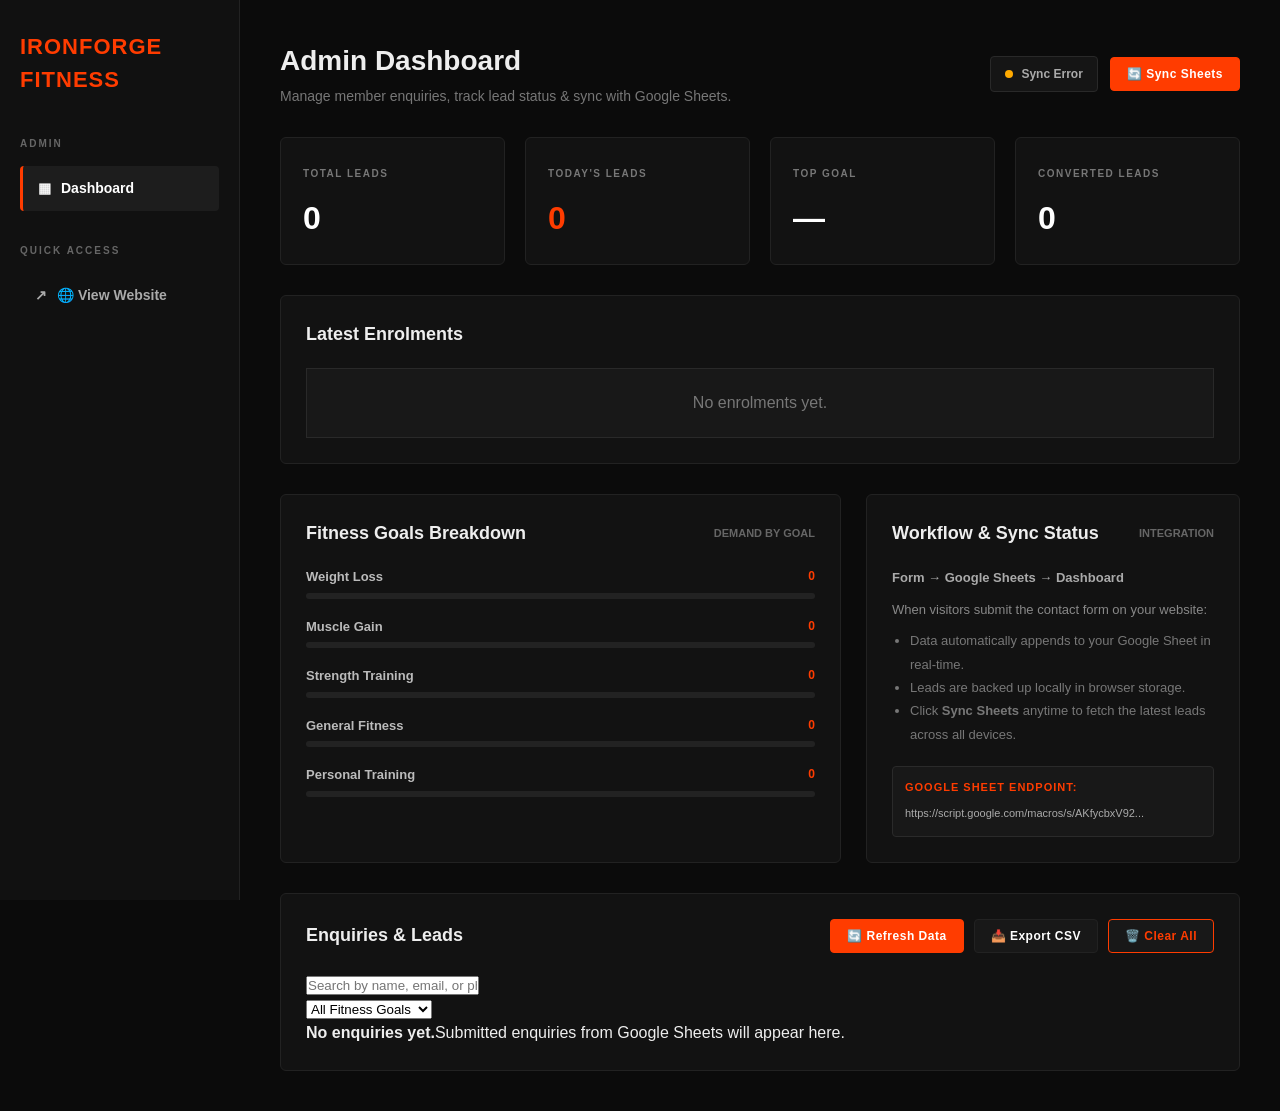
==== commit 82964fd6: "Restore enquiry details interactions" ====
--- a/dashboard.html
+++ b/dashboard.html
@@ -405,23 +405,6 @@
         .plan-badge.elite { background: rgba(234, 179, 8, 0.15); color: #eab308; border: 1px solid rgba(234, 179, 8, 0.3); }
         .plan-badge.general { background: rgba(156, 163, 175, 0.15); color: #9ca3af; border: 1px solid rgba(156, 163, 175, 0.3); }
 
-        .status-select {
-            background: #1a1a1a;
-            color: white;
-            border: 1px solid #333;
-            padding: 4px 8px;
-            font-size: 11px;
-            font-weight: 700;
-            border-radius: 4px;
-            cursor: pointer;
-        }
-
-        .status-select.new { color: #ffaa00; border-color: #ffaa00; }
-        .status-select.contacted { color: #3b82f6; border-color: #3b82f6; }
-        .status-select.scheduled { color: #a855f7; border-color: #a855f7; }
-        .status-select.converted { color: #22c55e; border-color: #22c55e; }
-        .status-select.closed { color: #6b7280; border-color: #6b7280; }
-
         .action-btn {
             display: inline-flex;
             align-items: center;
@@ -439,6 +422,12 @@
 
         .action-btn:hover {
             transform: scale(1.1);
+        }
+
+        .action-btns {
+            display: flex;
+            gap: 8px;
+            align-items: center;
         }
 
         /* ========================= */
@@ -824,6 +813,38 @@
 
         </div>
 
+        <!-- LEADS MANAGEMENT PANEL -->
+        <section class="panel">
+            <div class="panel-header">
+                <h2>Enquiries & Leads</h2>
+                <div style="display:flex; gap:10px; align-items:center;">
+                    <button class="btn btn-primary" id="refreshBtn" onclick="syncGoogleSheets()">
+                        🔄 Refresh Data
+                    </button>
+                    <button class="btn" onclick="exportLeadsCSV()">📥 Export CSV</button>
+                    <button class="btn" onclick="clearAllLeads()" style="color:#ff3c00; border-color:#ff3c00;">🗑️ Clear All</button>
+                </div>
+            </div>
+
+            <div class="controls-bar">
+                <div class="search-box">
+                    <input type="text" id="searchInput" placeholder="Search by name, email, or phone..." oninput="renderLeadsTable()">
+                </div>
+                <select id="goalFilter" class="filter-select" onchange="renderLeadsTable()">
+                    <option value="ALL">All Fitness Goals</option>
+                    <option value="Weight Loss">Weight Loss</option>
+                    <option value="Muscle Gain">Muscle Gain</option>
+                    <option value="Strength">Strength</option>
+                    <option value="Strength Training">Strength Training</option>
+                    <option value="General Fitness">General Fitness</option>
+                    <option value="Personal Training">Personal Training</option>
+                    <option value="Other">Other</option>
+                </select>
+            </div>
+
+            <div id="leadContent" class="table-container"></div>
+        </section>
+
 
     </main>
 
@@ -851,16 +872,8 @@
                     <span id="modalLeadEmail" style="font-size:14px; color:#3b82f6;">—</span>
                 </div>
                 <div class="modal-info-item">
-                    <label style="color:#777; font-size:10px; font-weight:800; letter-spacing:1px;">ENROLLED PLAN</label>
-                    <div id="modalLeadPlan" style="margin-top:4px;">—</div>
-                </div>
-                <div class="modal-info-item">
                     <label style="color:#777; font-size:10px; font-weight:800; letter-spacing:1px;">FITNESS GOAL</label>
                     <div id="modalLeadGoal" style="margin-top:4px;">—</div>
-                </div>
-                <div class="modal-info-item modal-full-width" style="grid-column: span 2;">
-                    <label style="color:#777; font-size:10px; font-weight:800; letter-spacing:1px;">CURRENT STATUS</label>
-                    <div id="modalLeadStatus" style="margin-top:4px;">—</div>
                 </div>
                 <div class="modal-info-item modal-full-width" style="grid-column: span 2; background: #0c0c0c; padding: 16px; border-radius: 8px; border: 1px solid #1f1f1f;">
                     <label style="color:#ff5500; font-size:11px; font-weight:800; letter-spacing:1px; display:flex; align-items:center; gap:6px;">
@@ -871,7 +884,7 @@
             </div>
 
             <div class="modal-actions" style="margin-top: 24px; display: flex; gap: 12px; justify-content: flex-end;">
-                <a id="modalWaBtn" href="#" target="_blank" rel="noopener" class="btn btn-primary" style="background:#25d366; border-color:#25d366; color:#000; font-weight:700;">
+                <a id="modalWaBtn" href="#" target="_blank" rel="noopener" class="btn btn-primary" style="display:none; background:#25d366; border-color:#25d366; color:#000; font-weight:700;">
                     💬 WhatsApp Person
                 </a>
                 <a id="modalCallBtn" href="#" class="btn" style="border-color:#3b82f6; color:#3b82f6; font-weight:700;">
@@ -942,6 +955,32 @@
 
         let allLeads = getStoredLeads();
 
+        function leadValue(lead, names) {
+            const fields = Object.keys(lead || {}).reduce((result, key) => {
+                result[key.toLowerCase().replace(/\s+/g, "")] = lead[key];
+                return result;
+            }, {});
+
+            for (const name of names) {
+                const value = fields[name.toLowerCase().replace(/\s+/g, "")];
+                if (value !== undefined && value !== null && value !== "") return value;
+            }
+
+            return "";
+        }
+
+        function findStoredLead(lead, storedLeads) {
+            const email = String(leadValue(lead, ["email"]) || "").toLowerCase();
+            const phone = String(leadValue(lead, ["phone", "mobile"]) || "");
+            const name = String(leadValue(lead, ["name", "fullname"]) || "").toLowerCase();
+
+            return storedLeads.find(storedLead => {
+                return (email && String(storedLead.email || "").toLowerCase() === email)
+                    || (phone && String(storedLead.phone || "") === phone)
+                    || (name && String(storedLead.name || "").toLowerCase() === name);
+            }) || null;
+        }
+
 
         /* ================================================= */
         /* SYNC FROM GOOGLE SHEETS */
@@ -950,10 +989,23 @@
         async function syncGoogleSheets() {
             const syncDot = document.getElementById("syncDot");
             const syncText = document.getElementById("syncText");
+            const refreshBtn = document.getElementById("refreshBtn");
+
+            if (refreshBtn) {
+                refreshBtn.disabled = true;
+                refreshBtn.textContent = "⏳ Loading...";
+            }
+
+            renderLeadsTable("loading");
 
             if (!googleSheetUrl) {
                 if (syncDot) syncDot.className = "status-dot offline";
                 if (syncText) syncText.textContent = "Sync Error";
+                renderLeadsTable("error", "Google Sheets URL is not configured.");
+                if (refreshBtn) {
+                    refreshBtn.disabled = false;
+                    refreshBtn.textContent = "🔄 Refresh Data";
+                }
                 loadDashboard();
                 return;
             }
@@ -963,21 +1015,27 @@
             try {
                 const result = await fetchSheetLeads();
 
-                if (result && result.result === "success" && Array.isArray(result.data)) {
-                    const sheetLeads = result.data;
+                const sheetLeads = Array.isArray(result)
+                    ? result
+                    : (result && Array.isArray(result.data) ? result.data : null);
+
+                if (sheetLeads) {
+                    const storedLeads = getStoredLeads();
 
                     allLeads = sheetLeads.map((lead, idx) => ({
                             id: lead.id || lead.enquiryId || lead.slNo || (idx + 1),
-                            name: lead.name || lead.Name || lead.fullName || "—",
-                            email: lead.email || lead.Email || "—",
-                            phone: lead.phone || lead.Phone || lead.mobile || "—",
-                            plan: lead.plan || lead.Plan || lead.membershipPlan || "General Inquiry",
-                            goal: lead.goal || lead.Goal || lead.fitnessGoal || "Not selected",
-                            age: lead.age || lead.Age || "—",
-                            gender: lead.gender || lead.Gender || "—",
-                            message: lead.message || lead.Message || lead.enquiry || "—",
-                            date: lead.date || lead.Date || lead.timestamp || lead.Timestamp || new Date().toLocaleString(),
-                            status: lead.status || lead.Status || "New"
+                            name: leadValue(lead, ["name", "fullname"]),
+                            email: leadValue(lead, ["email"]),
+                            phone: leadValue(lead, ["phone", "mobile"]),
+                            plan: leadValue(lead, ["plan", "membershipplan"])
+                                || (findStoredLead(lead, storedLeads) || {}).plan || "",
+                            goal: leadValue(lead, ["goal", "fitnessgoal"]),
+                            age: leadValue(lead, ["age"]),
+                            gender: leadValue(lead, ["gender"]),
+                            message: leadValue(lead, ["message", "enquiry"]),
+                            date: leadValue(lead, ["date", "timestamp", "time"]),
+                            status: leadValue(lead, ["status"])
+                                || (findStoredLead(lead, storedLeads) || {}).status || ""
                     }));
 
                     saveStoredLeads(allLeads);
@@ -986,43 +1044,39 @@
                 } else {
                     if (syncDot) syncDot.className = "status-dot offline";
                     if (syncText) syncText.textContent = "Sync Error";
+                    renderLeadsTable("error", "The Google Sheets API returned an invalid response.");
                 }
             } catch (error) {
-                console.error("Failed to sync Latest Enrolments:", error);
+                console.error("Failed to load enquiries:", error);
                 if (syncDot) syncDot.className = "status-dot offline";
                 if (syncText) syncText.textContent = "Sync Error";
+                renderLeadsTable("error", "Could not load enquiries from Google Sheets. Check the Apps Script deployment and try again.");
+            } finally {
+                if (refreshBtn) {
+                    refreshBtn.disabled = false;
+                    refreshBtn.textContent = "🔄 Refresh Data";
+                }
             }
 
             loadDashboard();
         }
 
-        function fetchSheetLeads() {
-            return new Promise((resolve, reject) => {
-                const callbackName = "receiveGymLeads_" + Date.now();
-                const script = document.createElement("script");
-                const timeout = setTimeout(() => {
-                    cleanup();
-                    reject(new Error("Google Sheets sync timed out"));
-                }, 15000);
-
-                function cleanup() {
-                    clearTimeout(timeout);
-                    delete window[callbackName];
-                    script.remove();
-                }
-
-                window[callbackName] = (result) => {
-                    cleanup();
-                    resolve(result);
-                };
-
-                script.onerror = () => {
-                    cleanup();
-                    reject(new Error("Google Sheets request failed"));
-                };
-                script.src = googleSheetUrl + (googleSheetUrl.includes("?") ? "&" : "?") + "callback=" + callbackName;
-                document.body.appendChild(script);
+        async function fetchSheetLeads() {
+            const response = await fetch(googleSheetUrl, {
+                method: "GET",
+                cache: "no-store"
             });
+
+            if (!response.ok) {
+                throw new Error(`Google Sheets request failed with status ${response.status}`);
+            }
+
+            const data = await response.json();
+            if (!Array.isArray(data) && (!data || !Array.isArray(data.data))) {
+                throw new Error("Google Sheets response was not an array");
+            }
+
+            return data;
         }
 
 
@@ -1057,8 +1111,10 @@
             };
 
             allLeads.forEach(lead => {
-                if (lead.goal && goals[lead.goal] !== undefined) {
-                    goals[lead.goal]++;
+                const goal = String(lead.goal || "");
+                const normalizedGoal = goal.toLowerCase() === "strength" ? "Strength Training" : goal;
+                if (goals[normalizedGoal] !== undefined) {
+                    goals[normalizedGoal]++;
                 }
             });
 
@@ -1092,6 +1148,7 @@
             setBar("personalBar", goals["Personal Training"]);
 
             renderLatestLeads();
+            renderLeadsTable();
         }
 
 
@@ -1110,7 +1167,7 @@
 
             container.innerHTML = allLeads.slice().reverse().slice(0, 5).map((lead) => {
                 const originalIndex = allLeads.indexOf(lead);
-                const planName = lead.plan || "General Inquiry";
+                const planName = lead.plan || "Not provided";
                 const planKey = planName.toLowerCase().split(' ')[0];
                 return `
                     <div class="latest-lead">
@@ -1142,16 +1199,113 @@
             return parts[0].substring(0, 2).toUpperCase();
         }
 
-        /* ================================================= */
-        /* UPDATE LEAD STATUS */
-        /* ================================================= */
-
-        function updateLeadStatus(index, newStatus) {
-            if (allLeads[index]) {
-                allLeads[index].status = newStatus;
-                saveStoredLeads(allLeads);
-                loadDashboard();
-            }
+        function planClass(plan) {
+            const value = String(plan || "").toLowerCase();
+            if (value.includes("basic")) return "basic";
+            if (value.includes("pro")) return "pro";
+            if (value.includes("elite")) return "elite";
+            return "general";
+        }
+
+        function whatsappPhone(phone) {
+            const digits = String(phone || "").replace(/\D/g, "");
+            if (digits.length === 10) return "91" + digits;
+            return digits;
+        }
+
+        function renderLeadsTable(state, errorMessage) {
+            const container = document.getElementById("leadContent");
+            if (!container) return;
+
+            if (state === "loading") {
+                container.innerHTML = `<div class="empty-state">Loading enquiries...</div>`;
+                return;
+            }
+
+            if (state === "error") {
+                container.innerHTML = `<div class="empty-state" style="color:#ff9b7a;"><strong>Unable to load enquiries</strong>${escapeHTML(errorMessage || "Could not load enquiries from Google Sheets.")}<br><button class="btn" onclick="syncGoogleSheets()" style="margin-top:16px;">Retry</button></div>`;
+                return;
+            }
+
+            const searchValue = (document.getElementById("searchInput").value || "").toLowerCase().trim();
+            const goalValue = document.getElementById("goalFilter").value;
+
+            const filtered = allLeads.filter(lead => {
+                const searchable = [lead.name, lead.email, lead.phone, lead.goal, lead.message]
+                    .map(value => String(value || "").toLowerCase());
+                const matchesSearch = !searchValue || searchable.some(value => value.includes(searchValue));
+                const matchesGoal = goalValue === "ALL"
+                    || String(lead.goal || "").toLowerCase() === goalValue.toLowerCase();
+                return matchesSearch && matchesGoal;
+            });
+
+            if (filtered.length === 0) {
+                container.innerHTML = `<div class="empty-state"><strong>No enquiries yet.</strong>Submitted enquiries from Google Sheets will appear here.</div>`;
+                return;
+            }
+
+            let tableHTML = `<table><thead><tr>
+                <th># ID</th><th>PERSON / ENQUIRER</th><th>CONTACT DETAILS</th>
+                <th>FITNESS GOAL</th><th>ENQUIRY MESSAGE</th><th>ACTIONS</th>
+            </tr></thead><tbody>`;
+
+            filtered.slice().reverse().forEach((lead, index) => {
+                const originalIndex = allLeads.indexOf(lead);
+                const name = lead.name || "Unnamed enquiry";
+                const cleanPhone = String(lead.phone || "").replace(/\D/g, "");
+                const mailUrl = lead.email ? `mailto:${encodeURIComponent(lead.email)}` : "#";
+
+                tableHTML += `<tr>
+                    <td style="font-weight:800; color:var(--accent);">#${index + 1}</td>
+                    <td class="lead-name"><div class="user-avatar-cell">
+                        <div class="avatar-circle">${escapeHTML(getInitials(name))}</div>
+                        <div><div style="font-weight:700; color:white;">${escapeHTML(name)}</div>
+                        <div style="font-size:11px; color:#888; margin-top:2px;">${escapeHTML(lead.date || "Date not available")}</div></div>
+                    </div></td>
+                    <td><div style="display:flex; flex-direction:column; gap:4px;">
+                        ${cleanPhone ? `<span>${escapeHTML(lead.phone)}</span>` : "<span style=\"color:#666;\">No phone</span>"}
+                        ${lead.email ? `<a href="${mailUrl}" style="color:#aaa; overflow-wrap:anywhere;">${escapeHTML(lead.email)}</a>` : ""}
+                    </div></td>
+                    <td><span class="goal-tag">${escapeHTML(lead.goal || "Not provided")}</span></td>
+                    <td style="max-width:220px; color:#aaa;">${escapeHTML(lead.message || "No message provided")}</td>
+                    <td><div class="action-btns">
+                        <button class="action-btn" onclick="openLeadModal(${originalIndex})" title="View enquiry">👁️</button>
+                    </div></td>
+                </tr>`;
+            });
+
+            container.innerHTML = tableHTML + "</tbody></table>";
+        }
+
+        function exportLeadsCSV() {
+            if (allLeads.length === 0) {
+                alert("No enrolment data available to export.");
+                return;
+            }
+
+            const quote = value => `"${String(value ?? "").replace(/"/g, '""')}"`;
+            const rows = ["ID,Name,Email,Phone,Fitness Goal,Message,Date"];
+            allLeads.forEach((lead, index) => {
+                rows.push([
+                    lead.id || index + 1, lead.name, lead.email, lead.phone,
+                    lead.goal, lead.message, lead.date
+                ].map(quote).join(","));
+            });
+
+            const link = document.createElement("a");
+            link.href = `data:text/csv;charset=utf-8,${encodeURIComponent(rows.join("\n"))}`;
+            link.download = `gym_enquiries_${new Date().toISOString().slice(0, 10)}.csv`;
+            document.body.appendChild(link);
+            link.click();
+            link.remove();
+        }
+
+        function clearAllLeads() {
+            if (allLeads.length === 0) return;
+            if (!confirm("DELETE ALL LOCAL ENROLMENTS? Google Sheets data will not be deleted.")) return;
+            allLeads = [];
+            saveStoredLeads(allLeads);
+            loadDashboard();
         }
 
 
@@ -1164,8 +1318,6 @@
             if (!lead) return;
 
             const initials = getInitials(lead.name);
-            const planName = lead.plan || "General Inquiry";
-            const planKey = planName.toLowerCase().split(' ')[0];
 
             document.getElementById("modalAvatar").textContent = initials;
             document.getElementById("modalLeadName").textContent = lead.name || "Enquiry Lead";
@@ -1173,25 +1325,12 @@
             document.getElementById("modalLeadPhone").textContent = lead.phone || "—";
             document.getElementById("modalLeadEmail").textContent = lead.email || "—";
             
-            document.getElementById("modalLeadPlan").innerHTML = `<span class="plan-badge ${planKey}">${escapeHTML(planName)}</span>`;
             document.getElementById("modalLeadGoal").innerHTML = `<span class="goal-tag">${escapeHTML(lead.goal || "Not selected")}</span>`;
-            
-            const currentStatus = lead.status || "New";
-            const statusClass = currentStatus.toLowerCase().split(' ')[0];
-            document.getElementById("modalLeadStatus").innerHTML = `
-                <select class="status-select ${statusClass}" style="font-size:13px; padding:6px 12px;" onchange="updateLeadStatus(${index}, this.value)">
-                    <option value="New" ${currentStatus === "New" ? "selected" : ""}>New</option>
-                    <option value="Contacted" ${currentStatus === "Contacted" ? "selected" : ""}>Contacted</option>
-                    <option value="Trial Scheduled" ${currentStatus === "Trial Scheduled" ? "selected" : ""}>Trial Scheduled</option>
-                    <option value="Converted" ${currentStatus === "Converted" ? "selected" : ""}>Converted</option>
-                    <option value="Closed" ${currentStatus === "Closed" ? "selected" : ""}>Closed</option>
-                </select>
-            `;
 
             document.getElementById("modalLeadMessage").textContent = lead.message || "No message provided.";
 
-            const cleanPhone = (lead.phone || "").replace(/\D/g, "");
-            const waMsg = encodeURIComponent(`Hi ${lead.name || "there"}, thank you for reaching out to ${typeof gymConfig !== 'undefined' ? gymConfig.gymName : 'our gym'}! We saw your enquiry for ${lead.plan || 'membership'}. How can we help you get started?`);
+            const cleanPhone = whatsappPhone(lead.phone);
+            const waMsg = encodeURIComponent(`Hello ${lead.name || "there"}, this is IRONFORGE FITNESS. We received your enquiry and wanted to follow up with you.`);
             
             const modalWaBtn = document.getElementById("modalWaBtn");
             const modalCallBtn = document.getElementById("modalCallBtn");
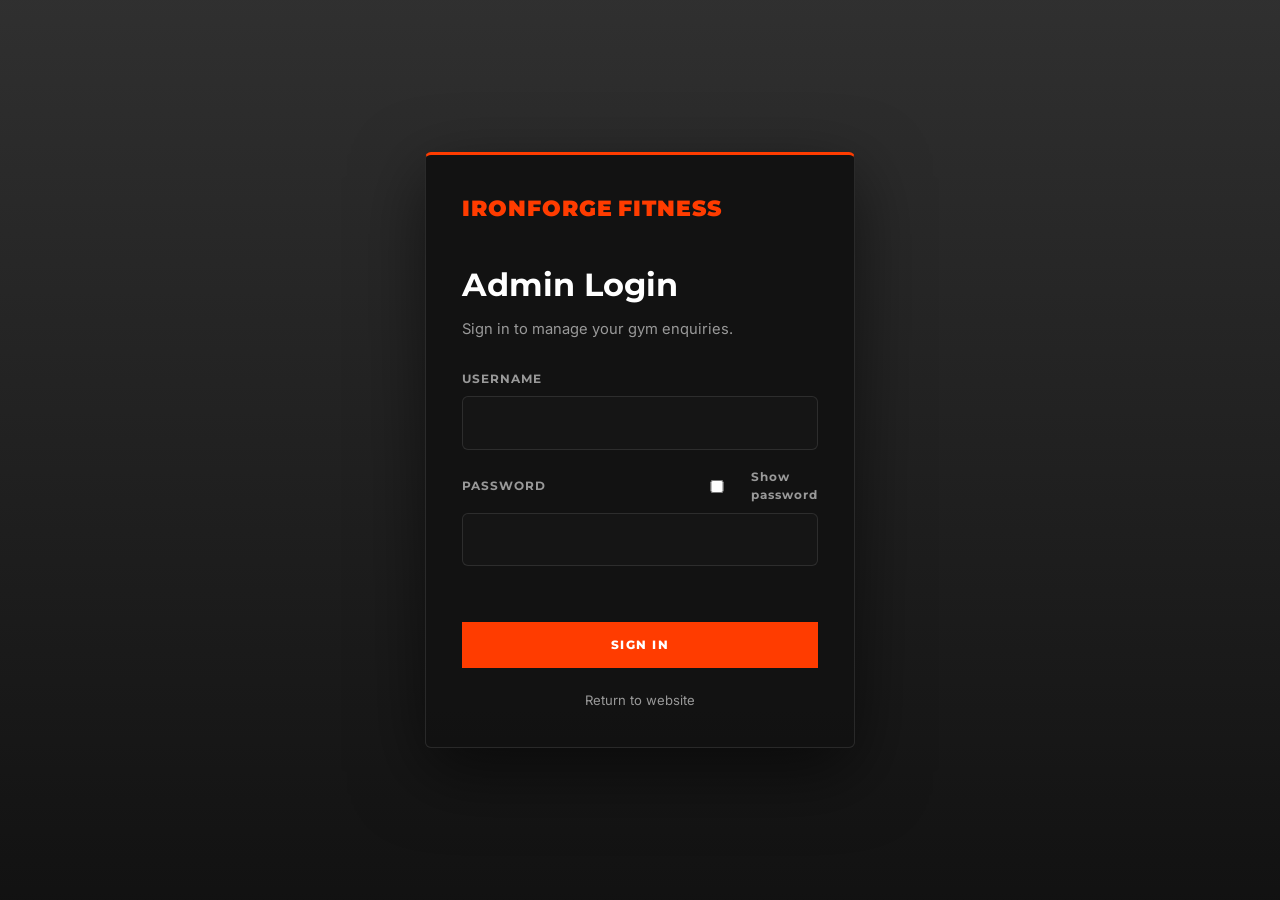
==== commit 3c6cfadb: "Add admin login authentication" ====
--- a/dashboard.html
+++ b/dashboard.html
@@ -13,6 +13,10 @@
     <title>Gym Admin Dashboard</title>
 
     <script src="config.js"></script>
+    <script src="admin-auth.js"></script>
+    <script>
+        requireAdminAuth();
+    </script>
 
     <style>
 
@@ -685,6 +689,10 @@
 
                 <button class="btn btn-primary" onclick="syncGoogleSheets()">
                     🔄 Sync Sheets
+                </button>
+
+                <button class="btn" type="button" onclick="logoutAdmin()">
+                    LOG OUT
                 </button>
 
             </div>
